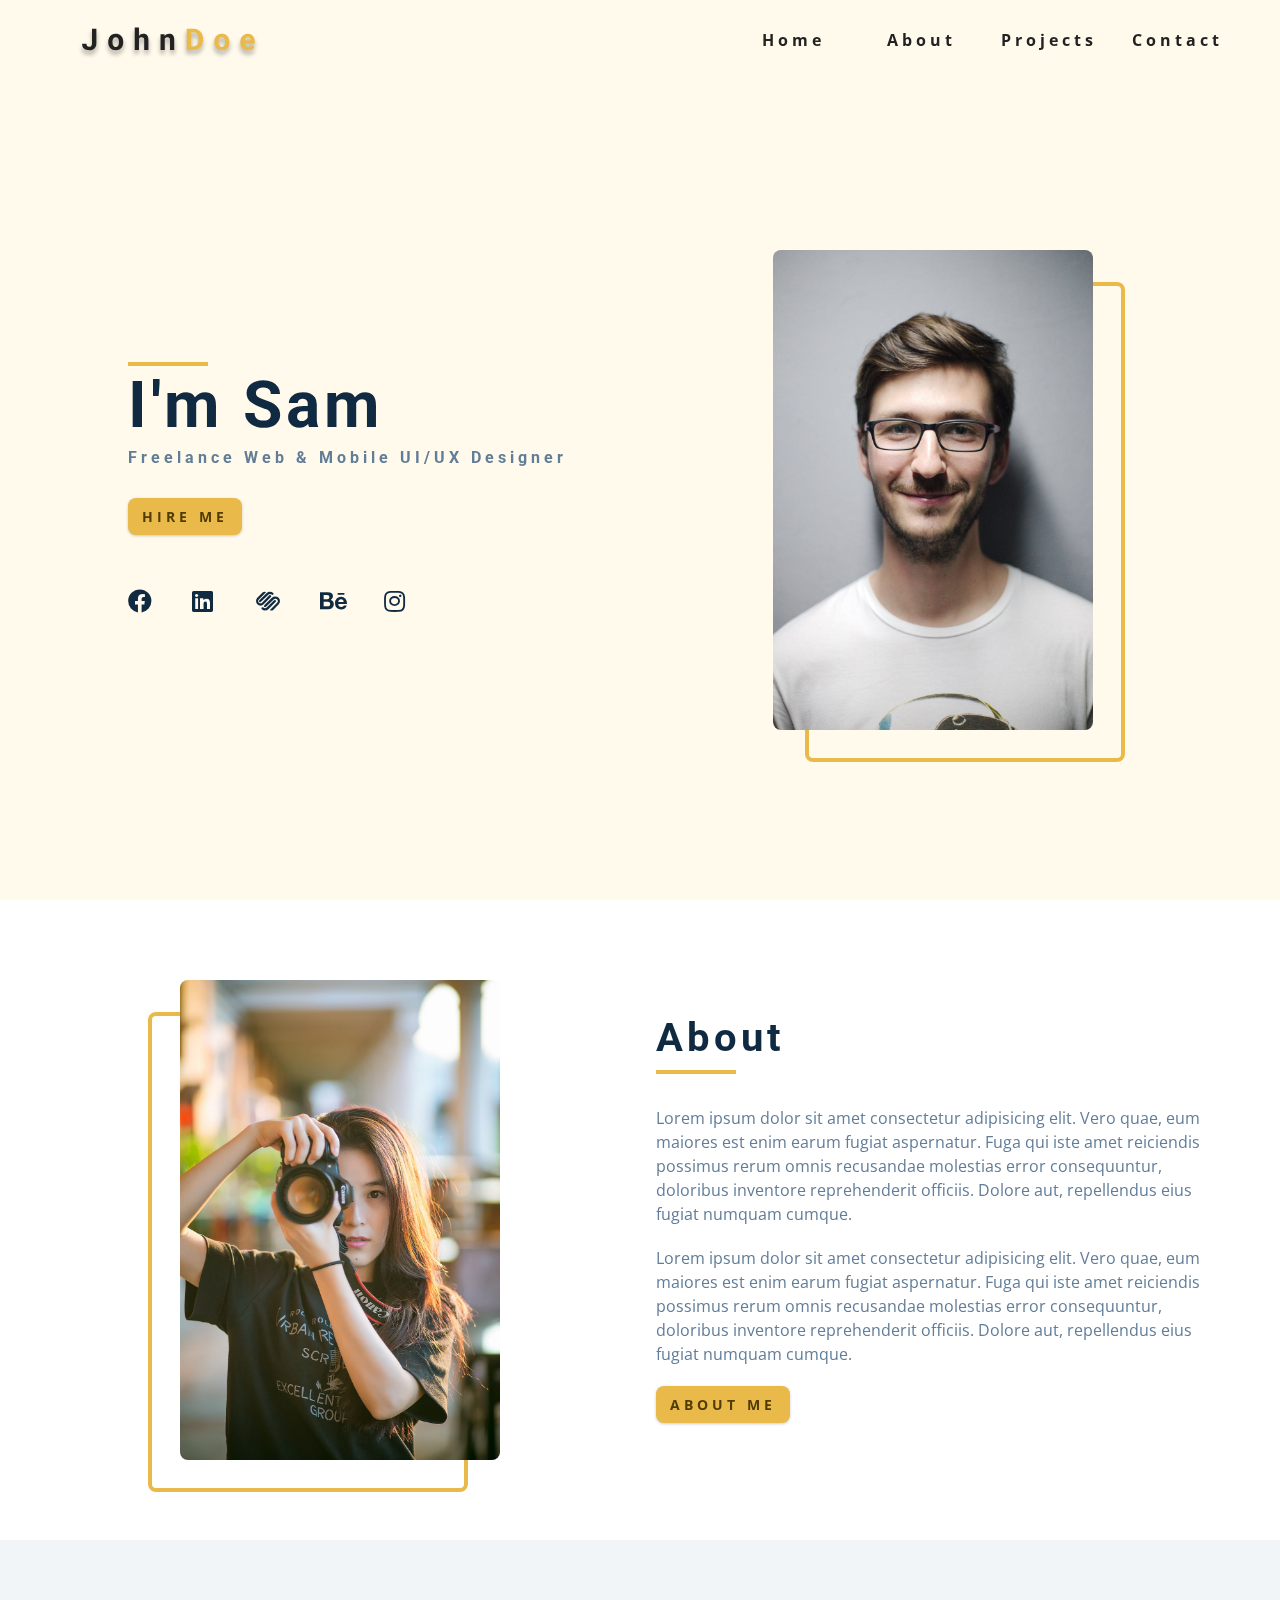
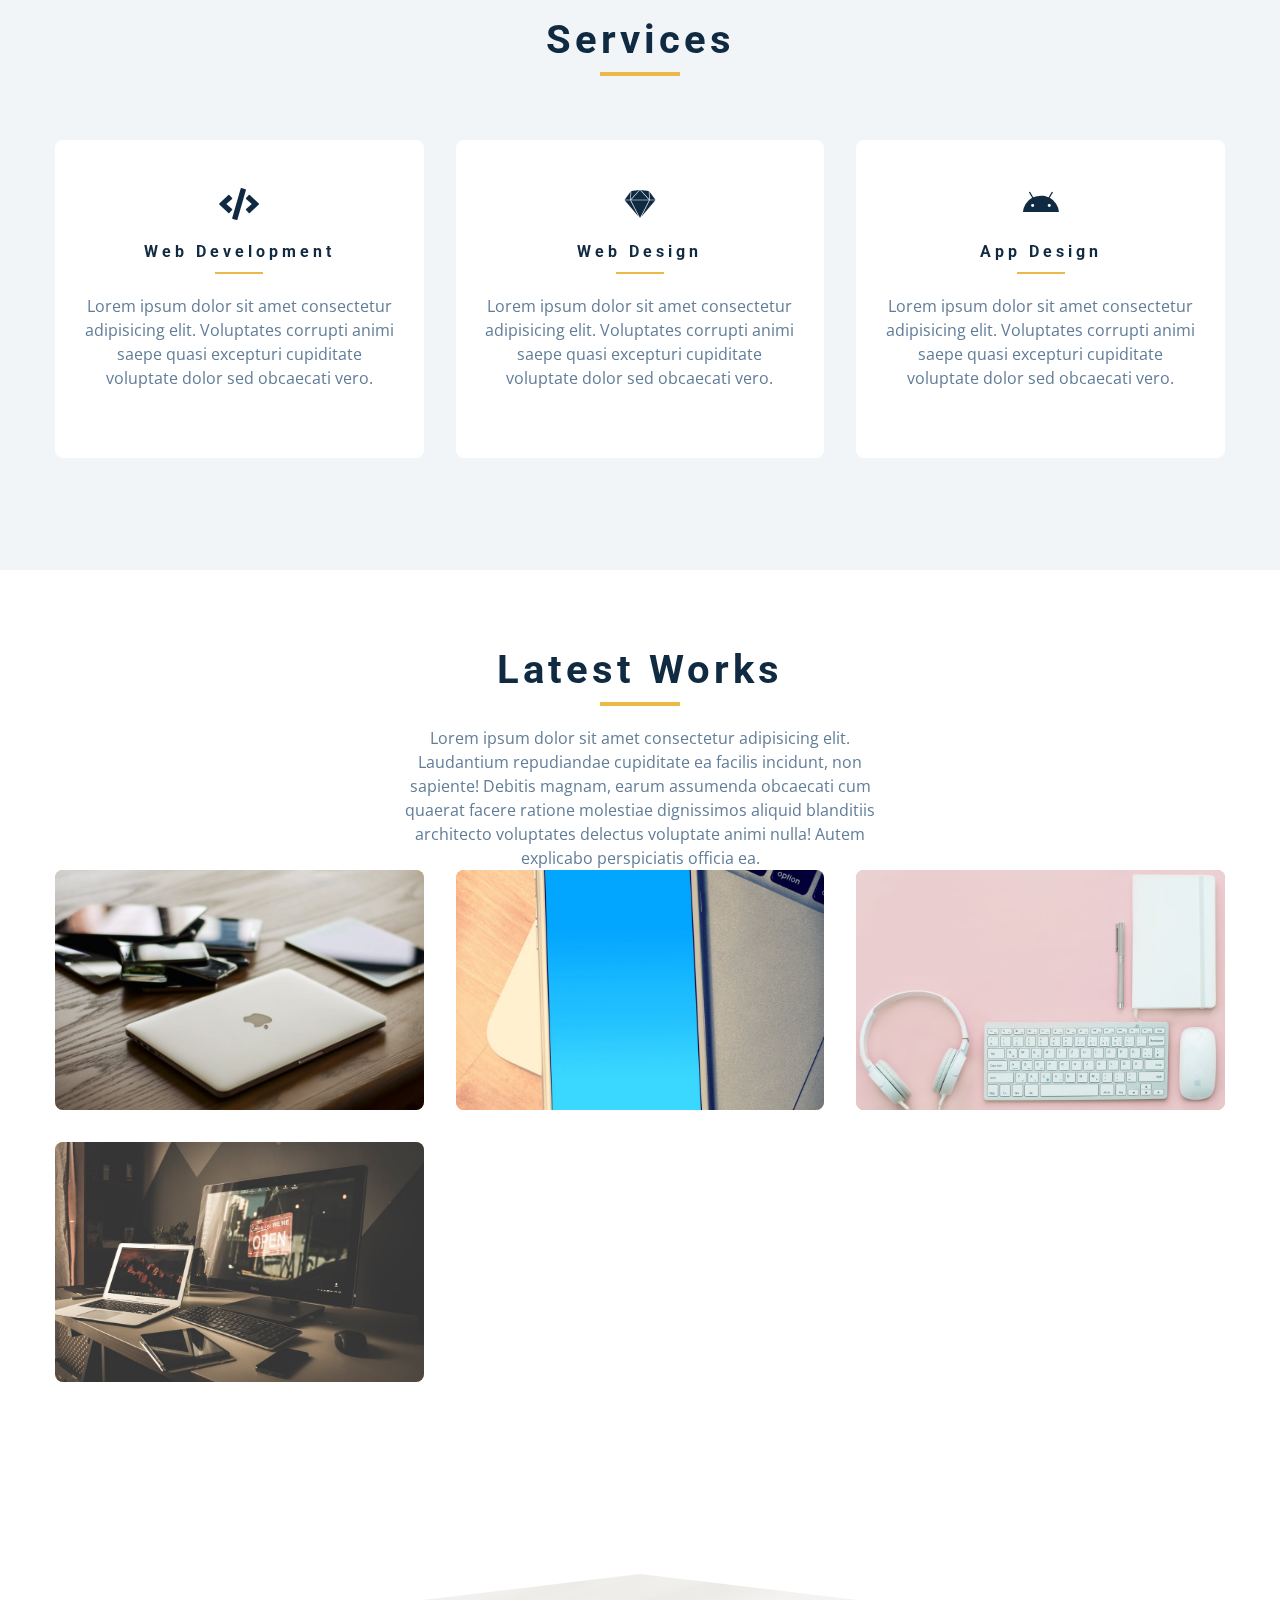
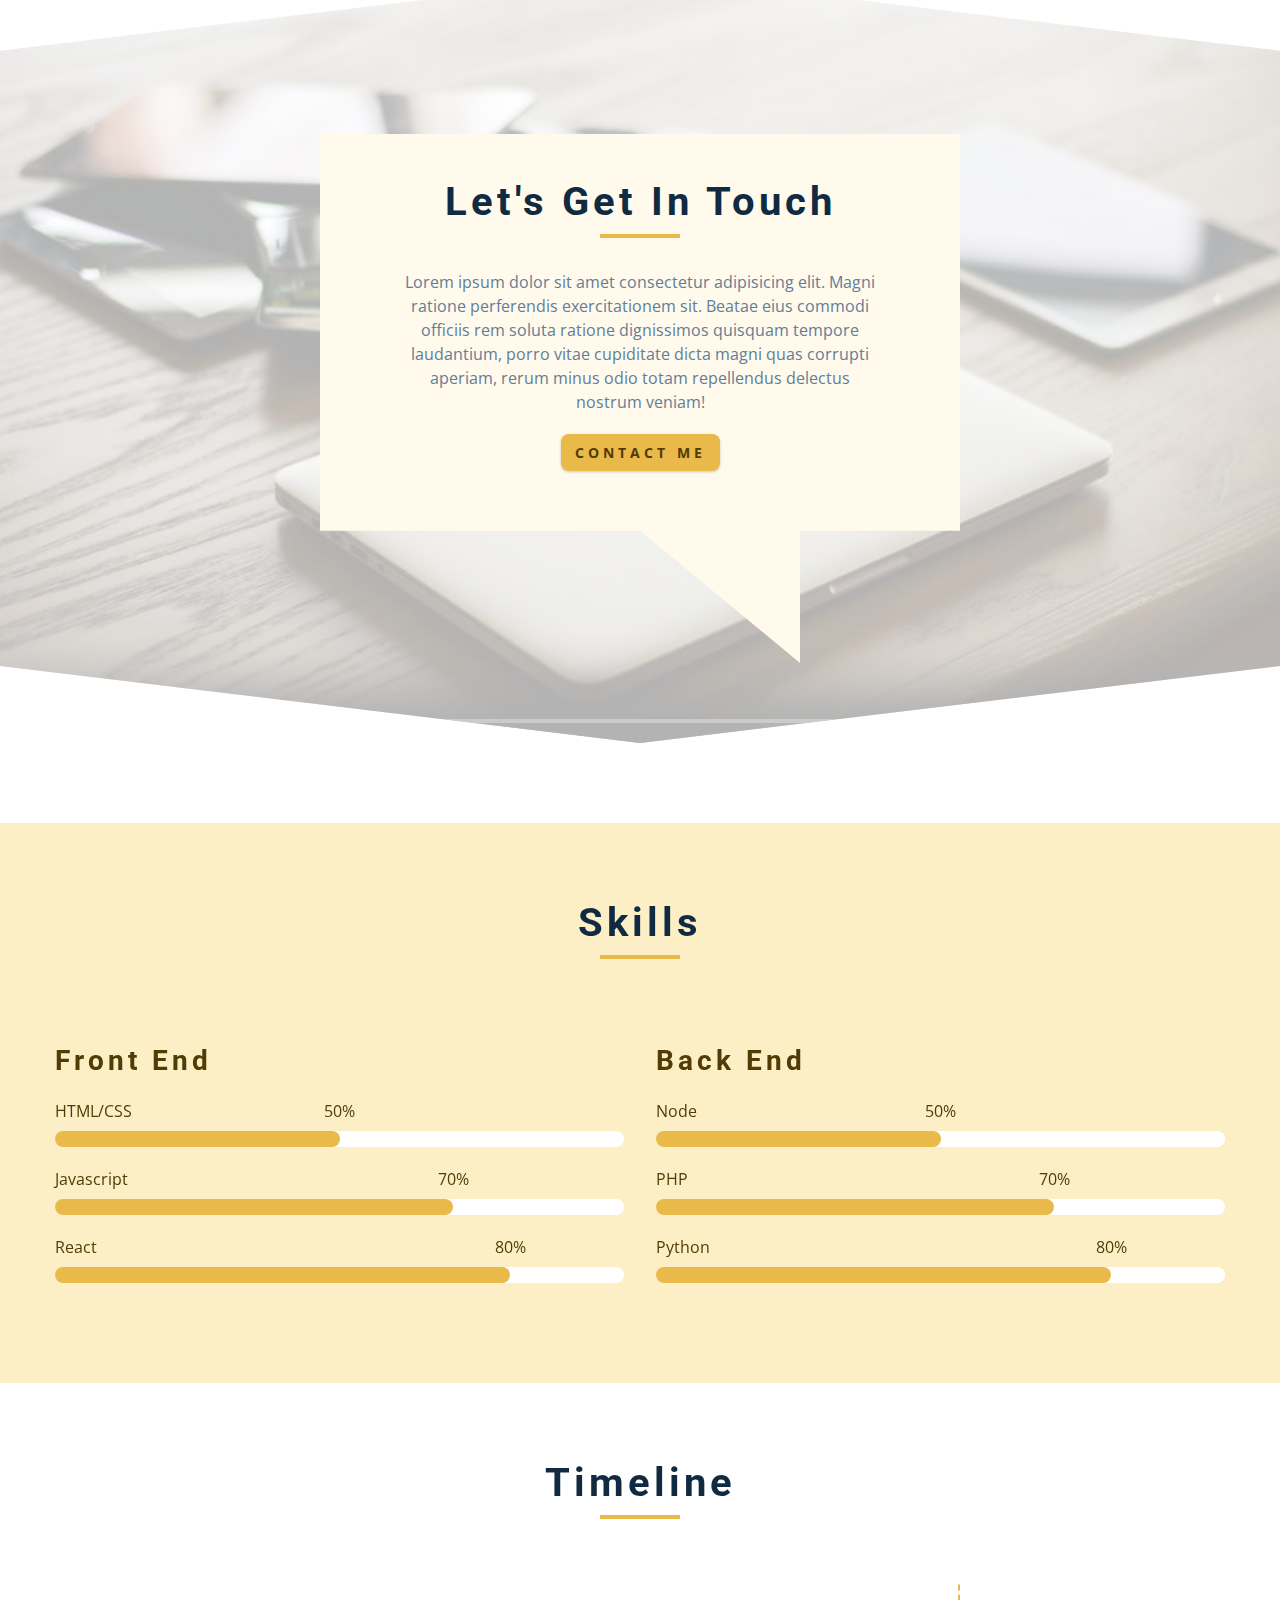
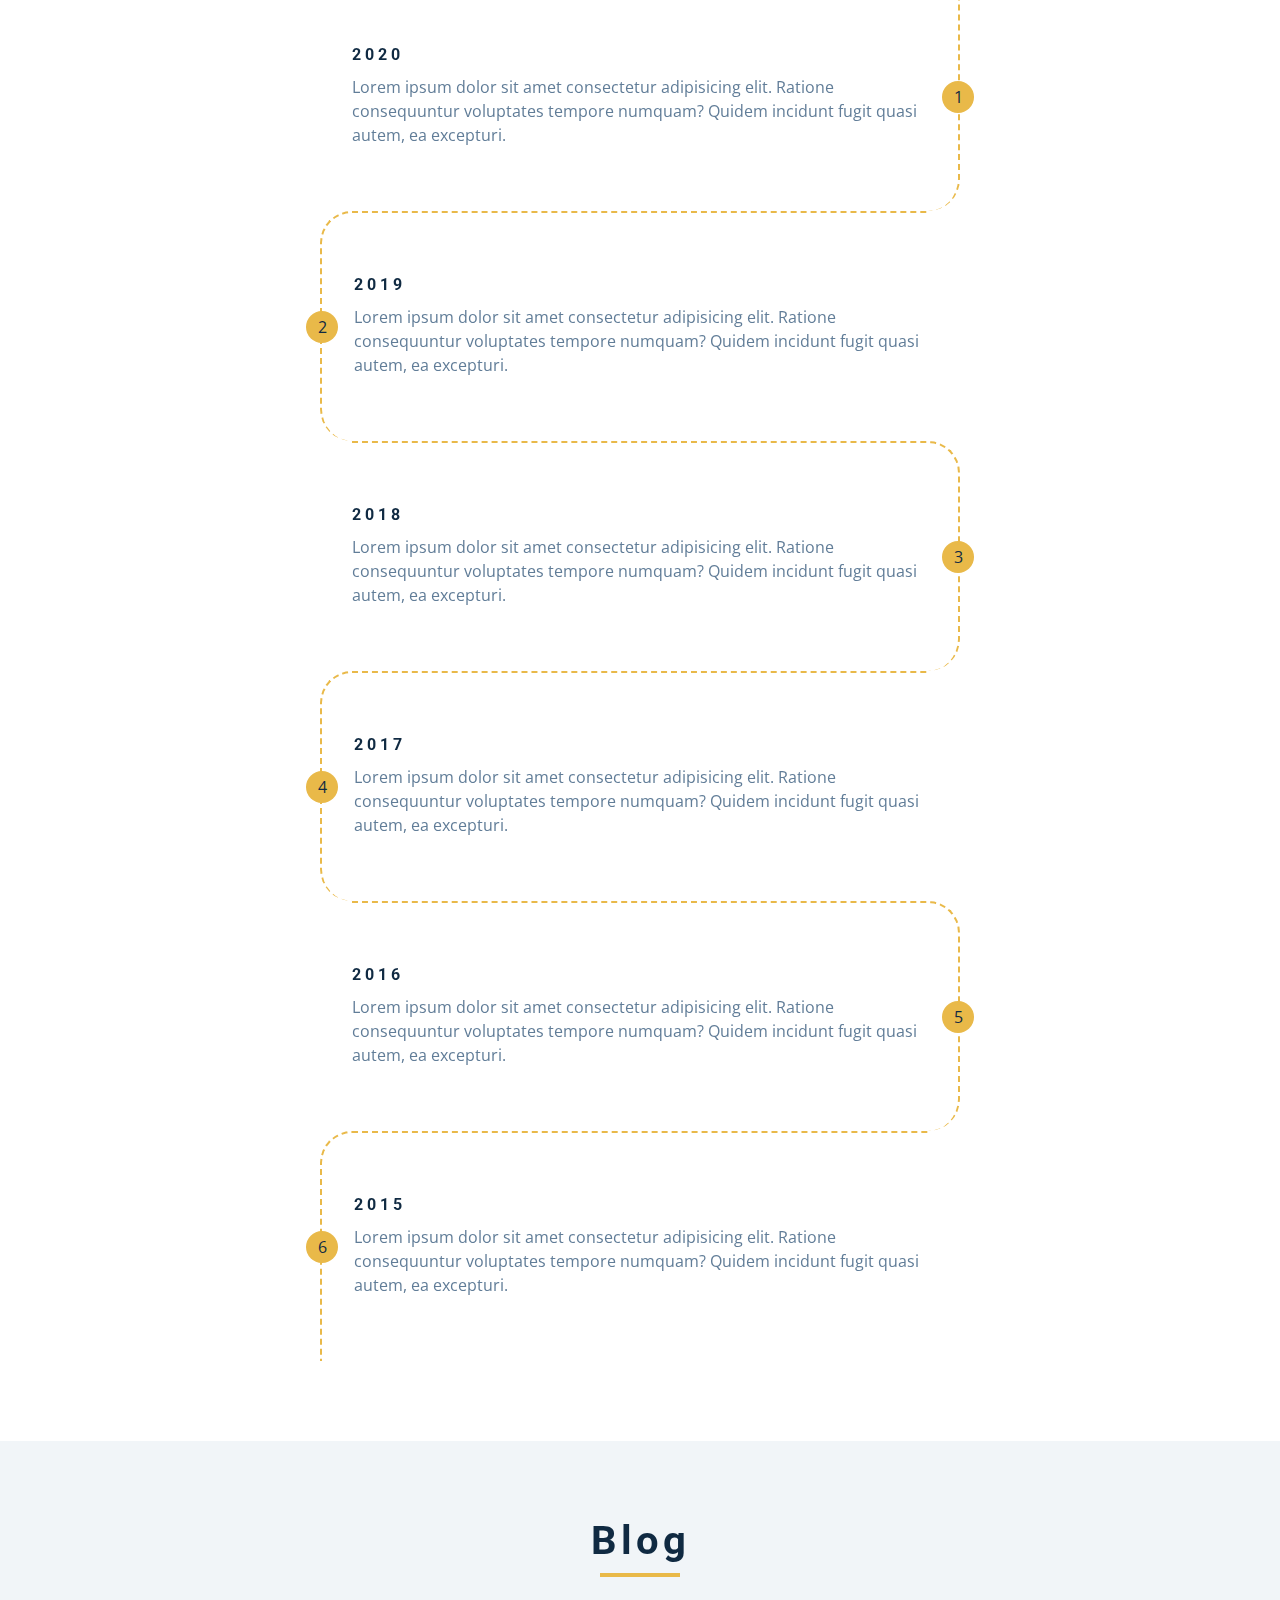
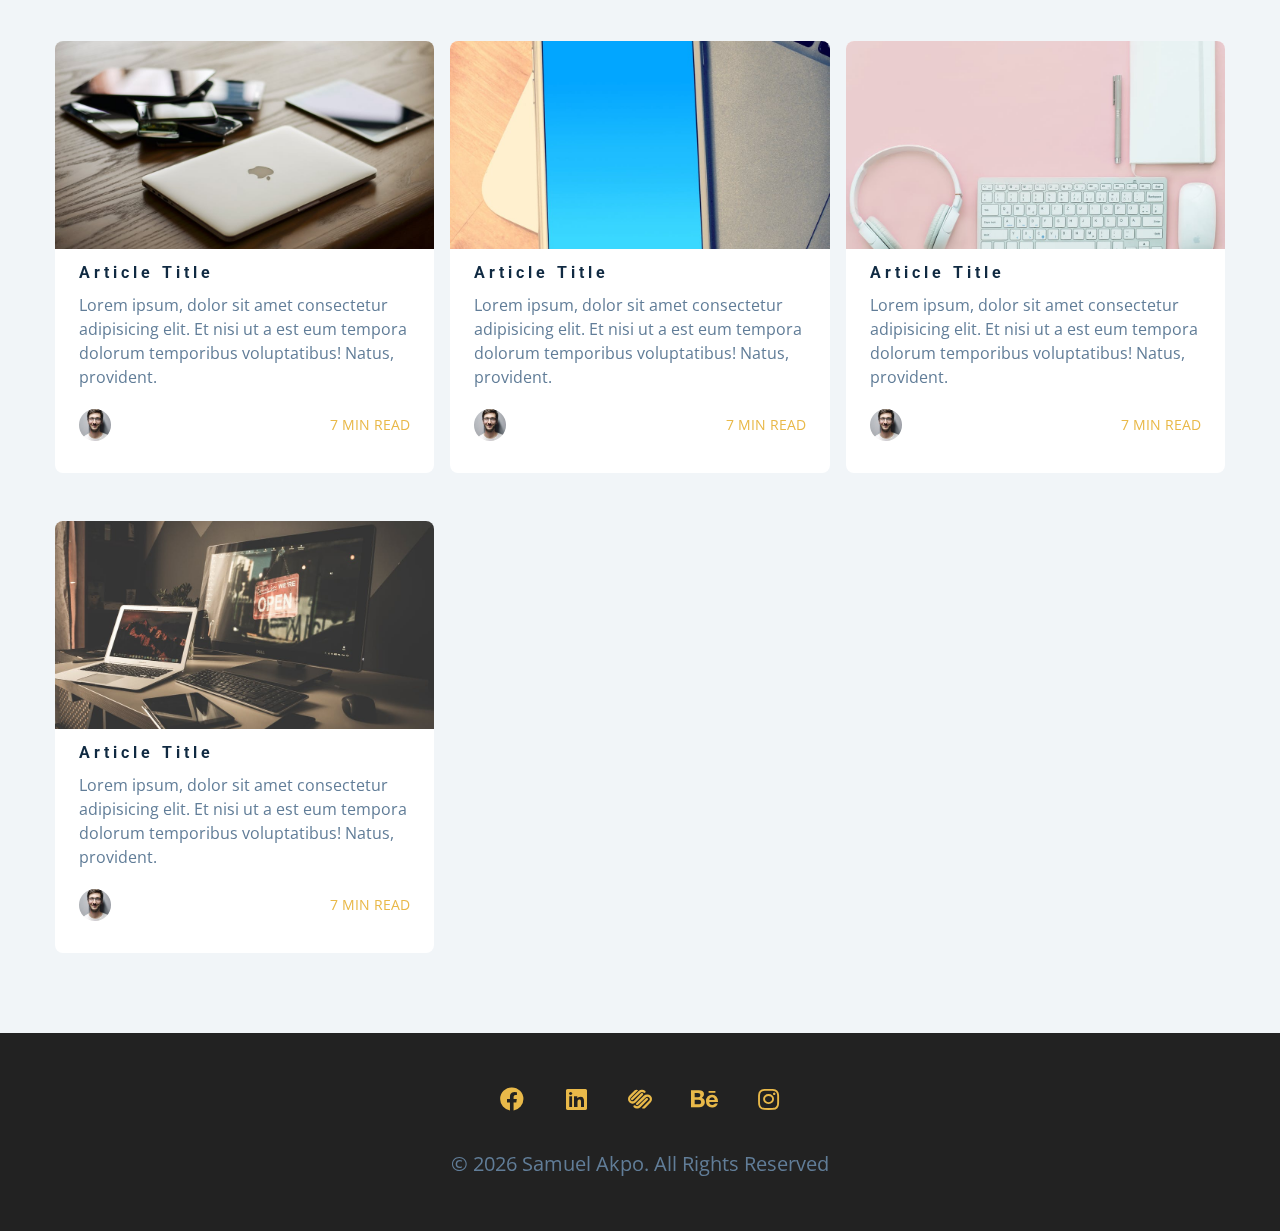
==== index.html @ eb53cc7c "initial commit" ====
<!DOCTYPE html>
<html lang="en">
  <head>
    <meta charset="UTF-8" />
    <meta name="viewport" content="width=device-width, initial-scale=1.0" />
    <title>Samuel Akpo || Home</title>
    <!-- font-awesome -->
    <link
      rel="stylesheet"
      href="./fontawesome-free-5.12.1-web/css/all.min.css"
    />
    <!-- css -->
    <link rel="stylesheet" href="./css/styles.css" />
  </head>
  <body>
    <!-- navbar -->
    <nav class="nav" id="nav">
      <div class="nav-center">
        <div class="nav-header">
          <a href="index.html" class="logo-link">
            <img
              src="./images/logo.svg"
              alt="ModSam Technology"
              class="nav-logo"
            />
          </a>
          <button class="nav-btn" id="nav-btn">
            <i class="fas fa-bars"></i>
          </button>
        </div>
        <ul class="nav-links">
          <li><a href="index.html" class="nav-link">home</a></li>
          <li><a href="about.html" class="nav-link">about</a></li>
          <li><a href="projects.html" class="nav-link">projects</a></li>
          <li><a href="contact.html" class="nav-link">contact</a></li>
        </ul>
      </div>
    </nav>
    <!-- end of navbar -->
    <!-- sidebar -->
    <aside class="sidebar" id="sidebar">
      <div>
        <button class="close-btn" id="close-btn">
          <i class="fas fa-times"></i>
        </button>
        <ul class="sidebar-links">
          <li><a href="index.html" class="sidebar-link">home</a></li>
          <li><a href="about.html" class="sidebar-link">about</a></li>
          <li><a href="projects.html" class="sidebar-link">projects</a></li>
          <li><a href="contact.html" class="sidebar-link">contact</a></li>
        </ul>
        <ul class="social-icons">
          <li>
            <a href="https://www.facebook.com/" class="social-icon"
              ><i class="fab fa-facebook"></i
            ></a>
          </li>
          <li>
            <a href="https://www.linkedin.com/" class="social-icon"
              ><i class="fab fa-linkedin"></i
            ></a>
          </li>
          <li>
            <a href="https://www.squarespace.com/" class="social-icon"
              ><i class="fab fa-squarespace"></i
            ></a>
          </li>
          <li>
            <a href="https://www.behance.com/" class="social-icon"
              ><i class="fab fa-behance"></i
            ></a>
          </li>
          <li>
            <a href="https://www.instagram.com/" class="social-icon"
              ><i class="fab fa-instagram"></i
            ></a>
          </li>
        </ul>
      </div>
    </aside>
    <!-- end of sidebar -->
    <!-- header -->
    <header class="hero">
      <div class="section-center hero-center">
        <article class="banner-info">
          <div class="underline"></div>
          <h1>i'm sam</h1>
          <h4>freelance web & mobile UI/UX designer</h4>
          <a href="contact.html" class="btn">hire me</a>
          <ul class="social-icons banner-social-icons">
            <li>
              <a href="https://www.facebook.com/" class="social-icon"
                ><i class="fab fa-facebook"></i
              ></a>
            </li>
            <li>
              <a href="https://www.linkedin.com/" class="social-icon"
                ><i class="fab fa-linkedin"></i
              ></a>
            </li>
            <li>
              <a href="https://www.squarespace.com/" class="social-icon"
                ><i class="fab fa-squarespace"></i
              ></a>
            </li>
            <li>
              <a href="https://www.behance.com/" class="social-icon"
                ><i class="fab fa-behance"></i
              ></a>
            </li>
            <li>
              <a href="https://www.instagram.com/" class="social-icon"
                ><i class="fab fa-instagram"></i
              ></a>
            </li>
          </ul>
        </article>
        <article class="img-container banner-img-container">
          <img
            src="./images/hero-img.jpeg"
            alt="Samuel Akpo"
            class="photo-img"
          />
        </article>
      </div>
    </header>
    <!-- end of header -->
    <!-- about -->
    <section class="section about-section">
      <div class="section-center about-center">
        <article class="img-container about-img-container">
          <img
            src="./images/about-img.jpeg"
            class="photo-img"
            alt="modsam about image"
          />
        </article>
        <article class="about-info">
          <!-- section-title -->
          <div class="section-title about-title">
            <h2>about</h2>
            <div class="underline"></div>
          </div>
          <!-- end of section-title -->
          <p>
            Lorem ipsum dolor sit amet consectetur adipisicing elit. Vero quae,
            eum maiores est enim earum fugiat aspernatur. Fuga qui iste amet
            reiciendis possimus rerum omnis recusandae molestias error
            consequuntur, doloribus inventore reprehenderit officiis. Dolore
            aut, repellendus eius fugiat numquam cumque.
          </p>
          <p>
            Lorem ipsum dolor sit amet consectetur adipisicing elit. Vero quae,
            eum maiores est enim earum fugiat aspernatur. Fuga qui iste amet
            reiciendis possimus rerum omnis recusandae molestias error
            consequuntur, doloribus inventore reprehenderit officiis. Dolore
            aut, repellendus eius fugiat numquam cumque.
          </p>
          <a href="about.html" class="btn">about me</a>
        </article>
      </div>
    </section>
    <!-- end of about -->
    <!-- services -->
    <section class="section grey-bg">
      <!-- section-title -->
      <div class="section-title">
        <h2>services</h2>
        <div class="underline"></div>
      </div>
      <!-- end of section-title -->
      <div class="section-center services-center">
        <article class="service-card">
          <i class="fas fa-code service-icon"></i>
          <div class="section-title service-title">
            <h4>web development</h4>
            <div class="underline"></div>
          </div>
          <p>
            Lorem ipsum dolor sit amet consectetur adipisicing elit. Voluptates
            corrupti animi saepe quasi excepturi cupiditate voluptate dolor sed
            obcaecati vero.
          </p>
        </article>
        <article class="service-card">
          <i class="fab fa-sketch service-icon"></i>
          <div class="section-title service-title">
            <h4>web design</h4>
            <div class="underline"></div>
          </div>
          <p>
            Lorem ipsum dolor sit amet consectetur adipisicing elit. Voluptates
            corrupti animi saepe quasi excepturi cupiditate voluptate dolor sed
            obcaecati vero.
          </p>
        </article>
        <article class="service-card">
          <i class="fab fa-android service-icon"></i>
          <div class="section-title service-title">
            <h4>app design</h4>
            <div class="underline"></div>
          </div>
          <p>
            Lorem ipsum dolor sit amet consectetur adipisicing elit. Voluptates
            corrupti animi saepe quasi excepturi cupiditate voluptate dolor sed
            obcaecati vero.
          </p>
        </article>
      </div>
    </section>
    <!-- end of services -->
    <!-- projects -->
    <section class="section projects-section">
      <!-- section-title -->
      <div class="section-title project-title">
        <h2>latest works</h2>
        <div class="underline"></div>
        <p>
          Lorem ipsum dolor sit amet consectetur adipisicing elit. Laudantium
          repudiandae cupiditate ea facilis incidunt, non sapiente! Debitis
          magnam, earum assumenda obcaecati cum quaerat facere ratione molestiae
          dignissimos aliquid blanditiis architecto voluptates delectus
          voluptate animi nulla! Autem explicabo perspiciatis officia ea.
        </p>
      </div>
      <!-- end of section-title -->
      <div class="section-center projects-center">
        <article class="project">
          <img
            src="./images/project-1.jpeg"
            alt="project name"
            class="project-img"
          />
          <div class="project-info">
            <h4>project title</h4>
            <p>client name</p>
          </div>
        </article>
        <article class="project">
          <img
            src="./images/project-2.jpeg"
            alt="project name"
            class="project-img"
          />
          <div class="project-info">
            <h4>project title</h4>
            <p>client name</p>
          </div>
        </article>
        <article class="project">
          <img
            src="./images/project-3.jpeg"
            alt="project name"
            class="project-img"
          />
          <div class="project-info">
            <h4>project title</h4>
            <p>client name</p>
          </div>
        </article>
        <article class="project">
          <img
            src="./images/project-4.jpeg"
            alt="project name"
            class="project-img"
          />
          <div class="project-info">
            <h4>project title</h4>
            <p>client name</p>
          </div>
        </article>
      </div>
    </section>
    <!-- end of projects -->
    <!-- connect -->
    <section class="connect">
      <video
        class="video-container"
        loop
        autoplay
        muted
        controls
        poster="/images/project-1.jpeg"
      >
        <source src="videos/connect2.mp4" type="video/mp4" />
        Sorry, your browser does not support embeded videos
      </video>
      <div class="video-banner">
        <!-- section-title -->
        <div class="section-title video-title">
          <h2>let's get in touch</h2>
          <div class="underline"></div>
        </div>
        <!-- end of section-title -->
        <p>
          Lorem ipsum dolor sit amet consectetur adipisicing elit. Magni ratione
          perferendis exercitationem sit. Beatae eius commodi officiis rem
          soluta ratione dignissimos quisquam tempore laudantium, porro vitae
          cupiditate dicta magni quas corrupti aperiam, rerum minus odio totam
          repellendus delectus nostrum veniam!
        </p>
        <a href="contact.html" class="btn">contact me</a>
      </div>
    </section>
    <!-- end of connect -->
    <!-- skills -->
    <section class="section skills-section">
      <!-- section-title -->
      <div class="section-title skills-title">
        <h2>skills</h2>
        <div class="underline"></div>
      </div>
      <!-- end of section-title -->
      <div class="section-center skills-center">
        <article class="skill">
          <h3>front end</h3>
          <div class="skill-info">
            <p>HTML/CSS</p>
            <div class="skill-container">
              <div class="skill-value"></div>
              <p class="skill-text">50%</p>
            </div>
          </div>
          <div class="skill-info">
            <p>javascript</p>
            <div class="skill-container">
              <div class="skill-value skill-value-70"></div>
              <p class="skill-text skill-text-70">70%</p>
            </div>
          </div>
          <div class="skill-info">
            <p>react</p>
            <div class="skill-container">
              <div class="skill-value skill-value-80"></div>
              <p class="skill-text skill-text-80">80%</p>
            </div>
          </div>
        </article>
        <article class="skill">
          <h3>back end</h3>
          <div class="skill-info">
            <p>node</p>
            <div class="skill-container">
              <div class="skill-value"></div>
              <p class="skill-text">50%</p>
            </div>
          </div>
          <div class="skill-info">
            <p>PHP</p>
            <div class="skill-container">
              <div class="skill-value skill-value-70"></div>
              <p class="skill-text skill-text-70">70%</p>
            </div>
          </div>
          <div class="skill-info">
            <p>python</p>
            <div class="skill-container">
              <div class="skill-value skill-value-80"></div>
              <p class="skill-text skill-text-80">80%</p>
            </div>
          </div>
        </article>
      </div>
    </section>
    <!-- end of skills -->
    <!-- timeline -->
    <section class="section timeline-section">
      <!-- section-title -->
      <div class="section-title skills-title">
        <h2>timeline</h2>
        <div class="underline"></div>
      </div>
      <!-- end of section-title -->
      <div class="section-center timeline-center">
        <article class="timeline-item">
          <h4>2020</h4>
          <p>
            Lorem ipsum dolor sit amet consectetur adipisicing elit. Ratione
            consequuntur voluptates tempore numquam? Quidem incidunt fugit quasi
            autem, ea excepturi.
          </p>
          <span class="timeline-number">1</span>
        </article>
        <article class="timeline-item">
          <h4>2019</h4>
          <p>
            Lorem ipsum dolor sit amet consectetur adipisicing elit. Ratione
            consequuntur voluptates tempore numquam? Quidem incidunt fugit quasi
            autem, ea excepturi.
          </p>
          <span class="timeline-number">2</span>
        </article>
        <article class="timeline-item">
          <h4>2018</h4>
          <p>
            Lorem ipsum dolor sit amet consectetur adipisicing elit. Ratione
            consequuntur voluptates tempore numquam? Quidem incidunt fugit quasi
            autem, ea excepturi.
          </p>
          <span class="timeline-number">3</span>
        </article>
        <article class="timeline-item">
          <h4>2017</h4>
          <p>
            Lorem ipsum dolor sit amet consectetur adipisicing elit. Ratione
            consequuntur voluptates tempore numquam? Quidem incidunt fugit quasi
            autem, ea excepturi.
          </p>
          <span class="timeline-number">4</span>
        </article>
        <article class="timeline-item">
          <h4>2016</h4>
          <p>
            Lorem ipsum dolor sit amet consectetur adipisicing elit. Ratione
            consequuntur voluptates tempore numquam? Quidem incidunt fugit quasi
            autem, ea excepturi.
          </p>
          <span class="timeline-number">5</span>
        </article>
        <article class="timeline-item">
          <h4>2015</h4>
          <p>
            Lorem ipsum dolor sit amet consectetur adipisicing elit. Ratione
            consequuntur voluptates tempore numquam? Quidem incidunt fugit quasi
            autem, ea excepturi.
          </p>
          <span class="timeline-number">6</span>
        </article>
      </div>
    </section>
    <!--end of  timeline -->
    <!-- blog -->
    <section class="section grey-bg">
      <!-- section-title -->
      <div class="section-title skills-title">
        <h2>blog</h2>
        <div class="underline"></div>
      </div>
      <!-- end of section-title -->
      <div class="section-center blog-center">
        <article class="blog-card">
          <div class="card-side card-front">
            <img
              src="./images/project-1.jpeg"
              alt="blog name"
              class="card-img"
            />
            <div class="blog-card-info">
              <h4>article title</h4>
            <p>
              Lorem ipsum, dolor sit amet consectetur adipisicing elit. Et nisi
              ut a est eum tempora dolorum temporibus voluptatibus! Natus,
              provident.
            </p>
            <div class="blog-card-footer">
              <img src="/images/hero-img-small.jpeg" alt="author name">
              <p>7 min read</p>
            </div>
            </div>
          </div>
          <div class="card-side card-back">
            <a href="#" class="btn">read more</a>
          </div>
        </article>
        <article class="blog-card">
          <div class="card-side card-front">
            <img
              src="./images/project-2.jpeg"
              alt="blog name"
              class="card-img"
            />
            <div class="blog-card-info">
              <h4>article title</h4>
            <p>
              Lorem ipsum, dolor sit amet consectetur adipisicing elit. Et nisi
              ut a est eum tempora dolorum temporibus voluptatibus! Natus,
              provident.
            </p>
            <div class="blog-card-footer">
              <img src="/images/hero-img-small.jpeg" alt="author name">
              <p>7 min read</p>
            </div>
            </div>
          </div>
          <div class="card-side card-back">
            <a href="#" class="btn">read more</a>
          </div>
        </article>
        <article class="blog-card">
          <div class="card-side card-front">
            <img
              src="./images/project-3.jpeg"
              alt="blog name"
              class="card-img"
            />
            <div class="blog-card-info">
              <h4>article title</h4>
            <p>
              Lorem ipsum, dolor sit amet consectetur adipisicing elit. Et nisi
              ut a est eum tempora dolorum temporibus voluptatibus! Natus,
              provident.
            </p>
            <div class="blog-card-footer">
              <img src="/images/hero-img-small.jpeg" alt="author name">
              <p>7 min read</p>
            </div>
            </div>
          </div>
          <div class="card-side card-back">
            <a href="#" class="btn">read more</a>
          </div>
        </article>
        <article class="blog-card">
          <div class="card-side card-front">
            <img
              src="./images/project-4.jpeg"
              alt="blog name"
              class="card-img"
            />
            <div class="blog-card-info">
              <h4>article title</h4>
            <p>
              Lorem ipsum, dolor sit amet consectetur adipisicing elit. Et nisi
              ut a est eum tempora dolorum temporibus voluptatibus! Natus,
              provident.
            </p>
            <div class="blog-card-footer">
              <img src="/images/hero-img-small.jpeg" alt="author name">
              <p>7 min read</p>
            </div>
            </div>
          </div>
          <div class="card-side card-back">
            <a href="#" class="btn">read more</a>
          </div>
        </article>
      </div>
    </section>
    <!--end of  blog -->
    <!-- footer -->
    <footer class="footer-section">
      <ul class="social-icons">
            <li>
              <a href="https://www.facebook.com/" class="social-icon"
                ><i class="fab fa-facebook"></i
              ></a>
            </li>
            <li>
              <a href="https://www.linkedin.com/" class="social-icon"
                ><i class="fab fa-linkedin"></i
              ></a>
            </li>
            <li>
              <a href="https://www.squarespace.com/" class="social-icon"
                ><i class="fab fa-squarespace"></i
              ></a>
            </li>
            <li>
              <a href="https://www.behance.com/" class="social-icon"
                ><i class="fab fa-behance"></i
              ></a>
            </li>
            <li>
              <a href="https://www.instagram.com/" class="social-icon"
                ><i class="fab fa-instagram"></i
              ></a>
            </li>
          </ul>
            <p class="footer-text">&copy; <span id="date"></span> samuel akpo. all rights reserved</p>
    </footer>
    <script src="./js/app.js"></script>
  </body>
</html>
---- css/styles.css ----
/*
=============== 
Fonts
===============
*/
@import url('https://fonts.googleapis.com/css?family=Open+Sans|Roboto:400,700&display=swap');

/*
=============== 
Variables
===============
*/

:root {
  /* dark shades of primary color*/
  --clr-primary-1: hsl(43, 86%, 17%);
  --clr-primary-2: hsl(43, 77%, 27%);
  --clr-primary-3: hsl(43, 72%, 37%);
  --clr-primary-4: hsl(42, 63%, 48%);
  /* primary/main color */
  --clr-primary-5: hsl(42, 78%, 60%);
  /* lighter shades of primary color */
  --clr-primary-6: hsl(43, 89%, 70%);
  --clr-primary-7: hsl(43, 90%, 76%);
  --clr-primary-8: hsl(45, 86%, 81%);
  --clr-primary-9: hsl(45, 90%, 88%);
  --clr-primary-10: hsl(45, 100%, 96%);
  /* darkest grey - used for headings */
  --clr-grey-1: hsl(209, 61%, 16%);
  --clr-grey-2: hsl(211, 39%, 23%);
  --clr-grey-3: hsl(209, 34%, 30%);
  --clr-grey-4: hsl(209, 28%, 39%);
  /* grey used for paragraphs */
  --clr-grey-5: hsl(210, 22%, 49%);
  --clr-grey-6: hsl(209, 23%, 60%);
  --clr-grey-7: hsl(211, 27%, 70%);
  --clr-grey-8: hsl(210, 31%, 80%);
  --clr-grey-9: hsl(212, 33%, 89%);
  --clr-grey-10: hsl(210, 36%, 96%);
  --clr-white: #fff;
  --ff-primary: 'Roboto', sans-serif;
  --ff-secondary: 'Open Sans', sans-serif;
  --transition: all 0.3s linear;
  --spacing: 0.25rem;
  --radius: 0.5rem;
  --light-shadow: 0 5px 15px rgba(0, 0, 0, 0.1);
  --dark-shadow: 0 5px 15px rgba(0, 0, 0, 0.2);
  --max-width: 1170px;
}
/*
=============== 
Global Styles
===============
*/

*,
::after,
::before {
  margin: 0;
  padding: 0;
  box-sizing: border-box;
}
body {
  font-family: var(--ff-secondary);
  background: var(--clr-white);
  color: var(--clr-grey-1);
  line-height: 1.5;
  font-size: 0.875rem;
}
ul {
  list-style-type: none;
}
a {
  text-decoration: none;
}
img:not(.nav-logo) {
  width: 100%;
  display: block;
}

h1,
h2,
h3,
h4 {
  letter-spacing: var(--spacing);
  text-transform: capitalize;
  line-height: 1.25;
  margin-bottom: 0.75rem;
  font-family: var(--ff-primary);
}
h1 {
  font-size: 3rem;
}
h2 {
  font-size: 2rem;
}
h3 {
  font-size: 1.25rem;
}
h4 {
  font-size: 0.875rem;
}
p {
  margin-bottom: 1.25rem;
  color: var(--clr-grey-5);
}
@media screen and (min-width: 800px) {
  h1 {
    font-size: 4rem;
  }
  h2 {
    font-size: 2.5rem;
  }
  h3 {
    font-size: 1.75rem;
  }
  h4 {
    font-size: 1rem;
  }
  body {
    font-size: 1rem;
  }
  h1,
  h2,
  h3,
  h4 {
    line-height: 1;
  }
}
/*  global classes */

.btn {
  text-transform: uppercase;
  background: var(--clr-primary-5);
  color: var(--clr-primary-1);
  padding: 0.375rem 0.75rem;
  letter-spacing: var(--spacing);
  display: inline-block;
  font-weight: 700;
  -webkit-transition: var(--transition);
  transition: var(--transition);
  font-size: 0.875rem;
  border: 2px solid transparent;
  cursor: pointer;
  box-shadow: 0 1px 3px rgba(0, 0, 0, 0.2);
  border-radius: var(--radius);
}
.btn:hover {
  color: var(--clr-primary-1);
  background: var(--clr-primary-7);
}
/* section */
.section {
  padding: 5rem 0;
}

.section-center {
  width: 90vw;
  margin: 0 auto;
  max-width: 1170px;
}
@media screen and (min-width: 992px) {
  .section-center {
    width: 95vw;
  }
}
/* social icons */
.social-icons {
  width: 20rem;
  display: grid;
  grid-template-columns: repeat(5, 1fr);
  justify-items: center;
  margin-top: 3rem;
}
.social-icon {
  font-size: 1.5rem;
  color: var(--clr-grey-1);
  transition: var(--transition);
}
.social-icon:hover {
  color: var(--clr-primary-5);
}
/* general underlines */
.underline {
  width: 5rem;
  height: 0.25rem;
  background: var(--clr-primary-5);
  margin-bottom: 0.5rem;
  text-align: center;
}
/* general images */

.photo-img {
  position: relative;
  width: 100%;
  height: 100%;
  object-fit: cover;
  border-radius: var(--radius);
}
.img-container {
  position: relative;
  display: block;
  height: 30rem;
  width: 20rem;
  border-radius: var(--radius);
}
@media screen and (min-width: 992px) {
  .img-container::before {
    content: '';
    position: absolute;
    top: 2rem;
    left: 0;
    width: 100%;
    height: 100%;
    border: 0.25rem solid var(--clr-primary-5);
    border-radius: var(--radius);
  }
}
/* section-title */
.section-title {
  margin-bottom: 4rem;
  text-align: center;
}
.section-title .underline {
  margin-left: auto;
  margin-right: auto;
  margin-bottom: 1.25rem;
}
/* grey section background */
.grey-bg {
  background: var(--clr-grey-10);
}
/*
=============== 
Navbar
===============
*/
.nav {
  padding: 1rem;
  height: 5rem;
  display: grid;
  align-items: center;
}
.nav-header {
  display: grid;
  grid-template-columns: auto 1fr;
  align-items: center;
}
.nav-center {
  width: 100%;
  max-width: 1170px;
  margin: 0 auto;
}
.nav-btn {
  justify-self: end;
  font-size: 2rem;
  background: transparent;
  border-color: transparent;
  color: var(--clr-primary-5);
  cursor: pointer;
}
.nav-links {
  display: none;
}
.logo-link {
  height: 2.5rem;
  place-content: center;
}
.navbar-fixed {
  position: fixed;
  width: 100%;
  background: var(--clr-white);
  box-shadow: var(--light-shadow);
  z-index: 2;
}
@media screen and (min-width: 768px) {
  .nav {
    background: var(--clr-primary-10);
  }
  .navbar-fixed {
    background: var(--clr-white);
  }
  .nav-btn {
    display: none;
  }
  .nav-center {
    display: grid;
    grid-template-columns: auto 1fr;
    align-items: center;
  }
  .nav-links {
    display: grid;
    grid-template-columns: repeat(4, 1fr);
    justify-items: center;
    justify-self: end;
    column-gap: 2rem;
  }
  .nav-link {
    text-transform: capitalize;
    letter-spacing: var(--spacing);
    font-weight: bold;
    color: #222;
    transition: var(--transition);
  }
  .nav-link:hover {
    color: var(--clr-primary-5);
  }
}
/*
=============== 
Sidebar
===============
*/
.sidebar {
  position: fixed;
  top: 0;
  left: 0;
  width: 100%;
  height: 100%;
  z-index: 4;
  background: var(--clr-grey-10);
  display: grid;
  place-items: center;
  transition: var(--transition);
  transform: translateX(-100%);
}
.show-sidebar {
  transform: translate(0);
}
.close-btn {
  position: absolute;
  top: 1rem;
  right: 1rem;
  border: none;
  background: transparent;
  font-size: 3rem;
  color: #bb2525;
  transition: var(--transition);
  cursor: pointer;
}
.close-btn:hover {
  color: #e66b6b;
}
.sidebar-links {
  text-align: center;
}
.sidebar-link {
  margin-bottom: 1.5rem;
  font-size: 2rem;
  text-transform: capitalize;
  letter-spacing: var(--spacing);
  color: var(--clr-grey-5);
  display: inline-block;
}

/*
=============== 
Hero
===============
*/
.hero {
  background: var(--clr-primary-10);
}
.hero-center {
  height: calc(100vh - 5rem);
  display: grid;
  place-items: center;
}
.banner-info .underline {
  margin-left: 0;
}
.banner-info a {
  margin-top: 1.25rem;
}
.banner-info h4 {
  color: var(--clr-grey-5);
}
.banner-img-container {
  display: none;
}
.banner-social-icons {
  justify-items: start;
}
@media screen and (min-width: 992px) {
  .hero-center {
    grid-template-columns: repeat(2, 1fr);
    align-items: center;
  }
  .banner-img-container {
    display: block;
  }
  .banner-img-container::before {
    left: 2rem;
  }
}
/*
=============== 
About
===============
*/
.about-center {
  display: grid;
  grid-template-rows: auto 1fr;
  gap: 3rem 2rem;
}
.about-img-container {
  justify-self: center;
}
.about-title {
  text-align: left;
  margin-bottom: 2rem;
}
.about-info .underline {
  margin-left: 0;
}
@media screen and (min-width: 992px) {
  .about-center {
    grid-template-columns: repeat(2, 1fr);
    align-items: center;
    row-gap: 0;
  }
  .about-img-container::before {
    left: -2rem;
  }
}
/*
=============== 
Services
===============
*/
.service-card {
  background: var(--clr-white);
  text-align: center;
  padding: 3rem 1.5rem;
  margin-bottom: 2rem;
  border-radius: var(--radius);
  transition: var(--transition);
}
.service-title .underline {
  width: 3rem;
  height: 0.12rem;
  margin-bottom: 1.25rem;
  transition: var(--transition);
}
.service-title {
  margin-bottom: 0;
}
.service-icon {
  font-size: 2rem;
  margin-bottom: 1.5rem;
}
.service-card:hover .underline {
  background: var(--clr-white);
}

.service-card:hover {
  background: var(--clr-primary-5);
  color: var(--clr-white);
}
.service-card p {
  transition: var(--transition);
}
.service-card:hover p {
  color: var(--clr-white);
}
@media screen and (min-width: 676px) {
  .services-center {
    display: grid;
    grid-template-columns: repeat(2, 1fr);
    column-gap: 2rem;
  }
}
@media screen and (min-width: 992px) {
  .services-center {
    grid-template-columns: repeat(3, 1fr);
  }
}
/*
=============== 
Projects
===============
*/
.project-title p {
  width: 85vw;
  max-width: 30rem;
  margin: 0 auto;
}
.project-title .underline {
  margin-bottom: 1.25rem;
}
.project {
  height: 15rem;
  margin-bottom: 2rem;
  background: var(--clr-primary-5);
  border-radius: var(--radius);
  position: relative;
  cursor: pointer;
}
.project::after {
  content: '';
  position: absolute;
  top: 0;
  left: 0;
  width: 100%;
  height: 100%;
  border: 0.25rem solid var(--clr-white);
  border-radius: var(--radius);
  transition: var(--transition);
  opacity: 0;
}
.project:hover::after {
  opacity: 1;
  transform: scale(0.8);
}
.project-img {
  height: 100%;
  object-fit: cover;
  border-radius: var(--radius);
  transition: var(--transition);
}
.project:hover .project-img {
  opacity: 0.1;
}
.project-info {
  position: absolute;
  top: 50%;
  left: 50%;
  transform: translate(-50%, -50%);
  text-align: center;
  color: var(--clr-white);
  transition: var(--transition);
  opacity: 0;
}
.project-info p {
  color: var(--clr-white);
  text-transform: capitalize;
  transition: var(--transition);
}
.project:hover .project-info {
  opacity: 1;
}
@media screen and (min-width: 676px) {
  .projects-center {
    display: grid;
    grid-template-columns: repeat(2, 1fr);
    column-gap: 2rem;
  }
}
@media screen and (min-width: 992px) {
  .projects-center {
    grid-template-columns: repeat(3, 1fr);
  }
}
/*
=============== 
Connect
===============
*/
.connect {
  margin: 5rem 0;
  padding: 10rem 0 5rem 0;
  position: relative;
}
.video-container {
  position: absolute;
  top: 0;
  left: 0;
  width: 100%;
  height: 100%;
  object-fit: cover;
  z-index: -2;

  -webkit-clip-path: polygon(
    50% 0%,
    100% 10%,
    100% 90%,
    50% 100%,
    0 90%,
    0 10%
  );
  clip-path: polygon(50% 0%, 100% 10%, 100% 90%, 50% 100%, 0 90%, 0 10%);
}
.video-title {
  margin-bottom: 2rem;
}
/* overlay over video */
.connect::after {
  content: '';
  position: absolute;
  top: 0;
  left: 0;
  width: 100%;
  height: 100%;
  background: var(--clr-white);
  opacity: 0.7;
  z-index: -1;
}
.connect {
  display: grid;
  place-items: center;
}
.video-banner {
  padding: 3rem 5rem 12rem 5rem;
  width: 40rem;
  background: var(--clr-primary-10);
  text-align: center;
  -webkit-clip-path: polygon(
    0% 0%,
    100% 0%,
    100% 75%,
    75% 75%,
    75% 100%,
    50% 75%,
    0% 75%
  );
  clip-path: polygon(
    0% 0%,
    100% 0%,
    100% 75%,
    75% 75%,
    75% 100%,
    50% 75%,
    0% 75%
  );
}
/*
=============== 
Skills
===============
*/
.skills-section {
  background: var(--clr-primary-9);
}
.skill {
  margin-bottom: 1.25rem;
}
.skill h3 {
  color: var(--clr-primary-1);
  margin: 1.5rem 0;
}
.skill-container {
  height: 1rem;
  background: var(--clr-white);
  border-radius: var(--radius);
  position: relative;
}
.skill-info {
  margin-bottom: 1.25rem;
}
.skill-value {
  position: absolute;
  top: 0;
  left: 0;
  width: 50%;
  height: 100%;
  background: var(--clr-primary-5);
  border-radius: var(--radius);
}
.skill-info p {
  margin-bottom: 0.5rem;
  color: var(--clr-primary-1);
  text-transform: capitalize;
}
.skill-text {
  position: absolute;
  top: -2rem;
  left: 50%;
  transform: translateX(-50%);
  color: var(--clr-primary-1);
}
.skill-value-70 {
  width: 70%;
}
.skill-text-70 {
  left: 70%;
}
.skill-value-80 {
  width: 80%;
}
.skill-text-80 {
  left: 80%;
}
.skills-title {
  margin-bottom: 4rem;
}
@media screen and (min-width: 768px) {
  .skills-center {
    display: grid;
    grid-template-columns: repeat(2, 1fr);
    column-gap: 2rem;
  }
  .skill {
    margin-bottom: 0;
  }
}
/*
=============== 
Timeline
===============
*/
.timeline-center {
  width: 80vw;
  max-width: 40rem;
  margin-left: auto;
  margin-right: auto;
}
.timeline-item {
  padding: 4rem 2rem;
  border-top: 0.125rem dashed var(--clr-primary-5);
  position: relative;
}
.timeline-item:nth-child(even) {
  border-left: 0.125rem dashed var(--clr-primary-5);
  border-top-left-radius: 2rem;
  border-bottom-left-radius: 2rem;
  margin-right: 2rem;
  padding-right: 0;
}
.timeline-item:nth-child(odd) {
  border-right: 0.125rem dashed var(--clr-primary-5);
  border-top-right-radius: 2rem;
  border-bottom-right-radius: 2rem;
  margin-left: 2rem;
  padding-left: 0;
}
.timeline-item:first-child {
  border-top: none;
  border-top-right-radius: 0;
}
.timeline-item:last-child {
  border-bottom-left-radius: 0;
}
.timeline-number {
  position: absolute;
  width: 2rem;
  height: 2rem;
  background: var(--clr-primary-5);
  display: grid;
  place-items: center;
  border-radius: 50%;
  top: 50%;

  transform: translate(-50%, -50%);
}
.timeline-item:nth-child(even) .timeline-number {
  left: 0;
}
.timeline-item:nth-child(odd) .timeline-number {
  right: 0;
  transform: translate(50%, -50%);
}
.timeline-item p {
  margin-bottom: 0;
}

/*
=============== 
Blog
===============
*/
.blog-center {
  display: grid;
  grid-template-columns: repeat(auto-fill, minmax(20.625rem, 1fr));
  gap: 3rem 1rem;
}
.blog-card {
  height: 27rem;
  position: relative;
  border-radius: var(--radius);
  perspective: 1500px;
}
.card-side {
  position: absolute;
  top: 0;
  left: 0;
  width: 100%;
  height: 100%;
  backface-visibility: hidden;
  border-radius: var(--radius);
  /* manual prefixes for iphone rotation */
  -webkit-transform: translate3d(0, 0, 0);
  visibility: visible;
}
.card-front {
  background: var(--clr-white);
  transition: all 2s linear;
}
.blog-card:hover .card-front {
  transform: rotateY(-180deg);
}
.blog-card-info {
  padding: 1rem 1.5rem;
}

.card-front img {
  border-top-left-radius: var(--radius);
  border-top-right-radius: var(--radius);
  height: 13rem;
  object-fit: cover;
}
.blog-card-footer {
  display: grid;
  grid-template-columns: auto 1fr;
  align-items: center;
}
.blog-card-footer p {
  margin-bottom: 0;
  justify-self: end;
  font-size: 0.85rem;
  text-transform: uppercase;
  color: var(--clr-primary-5);
}
.card-back {
  background: var(--clr-primary-10);
  display: grid;
  place-items: center;
  transform: rotateY(180deg);
  transition: all 2s linear;
}
.blog-card:hover .card-back {
  transform: rotateY(0);
}
.blog-card-footer img {
  width: 2rem;
  height: 2rem;
  object-fit: cover;
  border-radius: 50%;
}

/*
=============== 
Footer
===============
*/
.footer-section {
  display: grid;
  place-items: center;
  padding-bottom: 2rem;
  background: #222;
}
.footer-section .social-icons {
  margin-bottom: 2rem;
}
.footer-section .social-icon {
  color: var(--clr-primary-5);
  font-size: 1.5rem;
}
.footer-section .social-icon:hover {
  color: var(--clr-primary-10);
}
.footer-section .footer-text {
  text-transform: capitalize;
  font-size: 1.25rem;
}

/*
=============== 
Single Page
===============
*/
/* about and contact pages */
.single-page {
  background: var(--clr-primary-10);
  min-height: calc(100vh - 5rem - 12.375rem);
}
.page-center a {
  text-transform: uppercase;
  color: var(--clr-primary-5);
}

/*
=============== 
Products Page
===============
*/
.project-hero {
  min-height: 40vh;
  background: var(--clr-primary-10);
  display: grid;
  place-items: center;
}
.project-card {
  background: var(--clr-grey-10);
  border-radius: var(--radius);
}
.project-card-img-container {
  min-height: 13rem;
  position: relative;
}
.project-card-img-container a {
  position: absolute;
  bottom: 0;
  left: 50%;
  transform: translate(-50%, 50%);
  font-size: 1.75rem;
  color: var(--clr-primary-1);
  background: var(--clr-primary-5);
  width: 4rem;
  height: 4rem;
  border-radius: 50%;
  display: grid;
  place-items: center;
  border: 0.375rem solid var(--clr-grey-10);
}
.project-card-img {
  height: 100%;
  object-fit: cover;
  border-top-left-radius: var(--radius);
  border-top-right-radius: var(--radius);
}
.project-card-info {
  padding: 2rem 1.5rem;
}
.project-card-footer {
  color: var(--clr-primary-5);
  display: grid;
  grid-template-columns: auto 1fr;
  align-items: center;
}
.project-card-footer a {
  margin-bottom: 0;
  justify-self: end;
  text-transform: capitalize;
  color: var(--clr-primary-5);
}
.project-center {
  display: grid;
  grid-template-columns: repeat(auto-fill, minmax(20.625rem, 1fr));
  gap: 3rem 1rem;
}
.project-title {
  margin-bottom: 0;
}
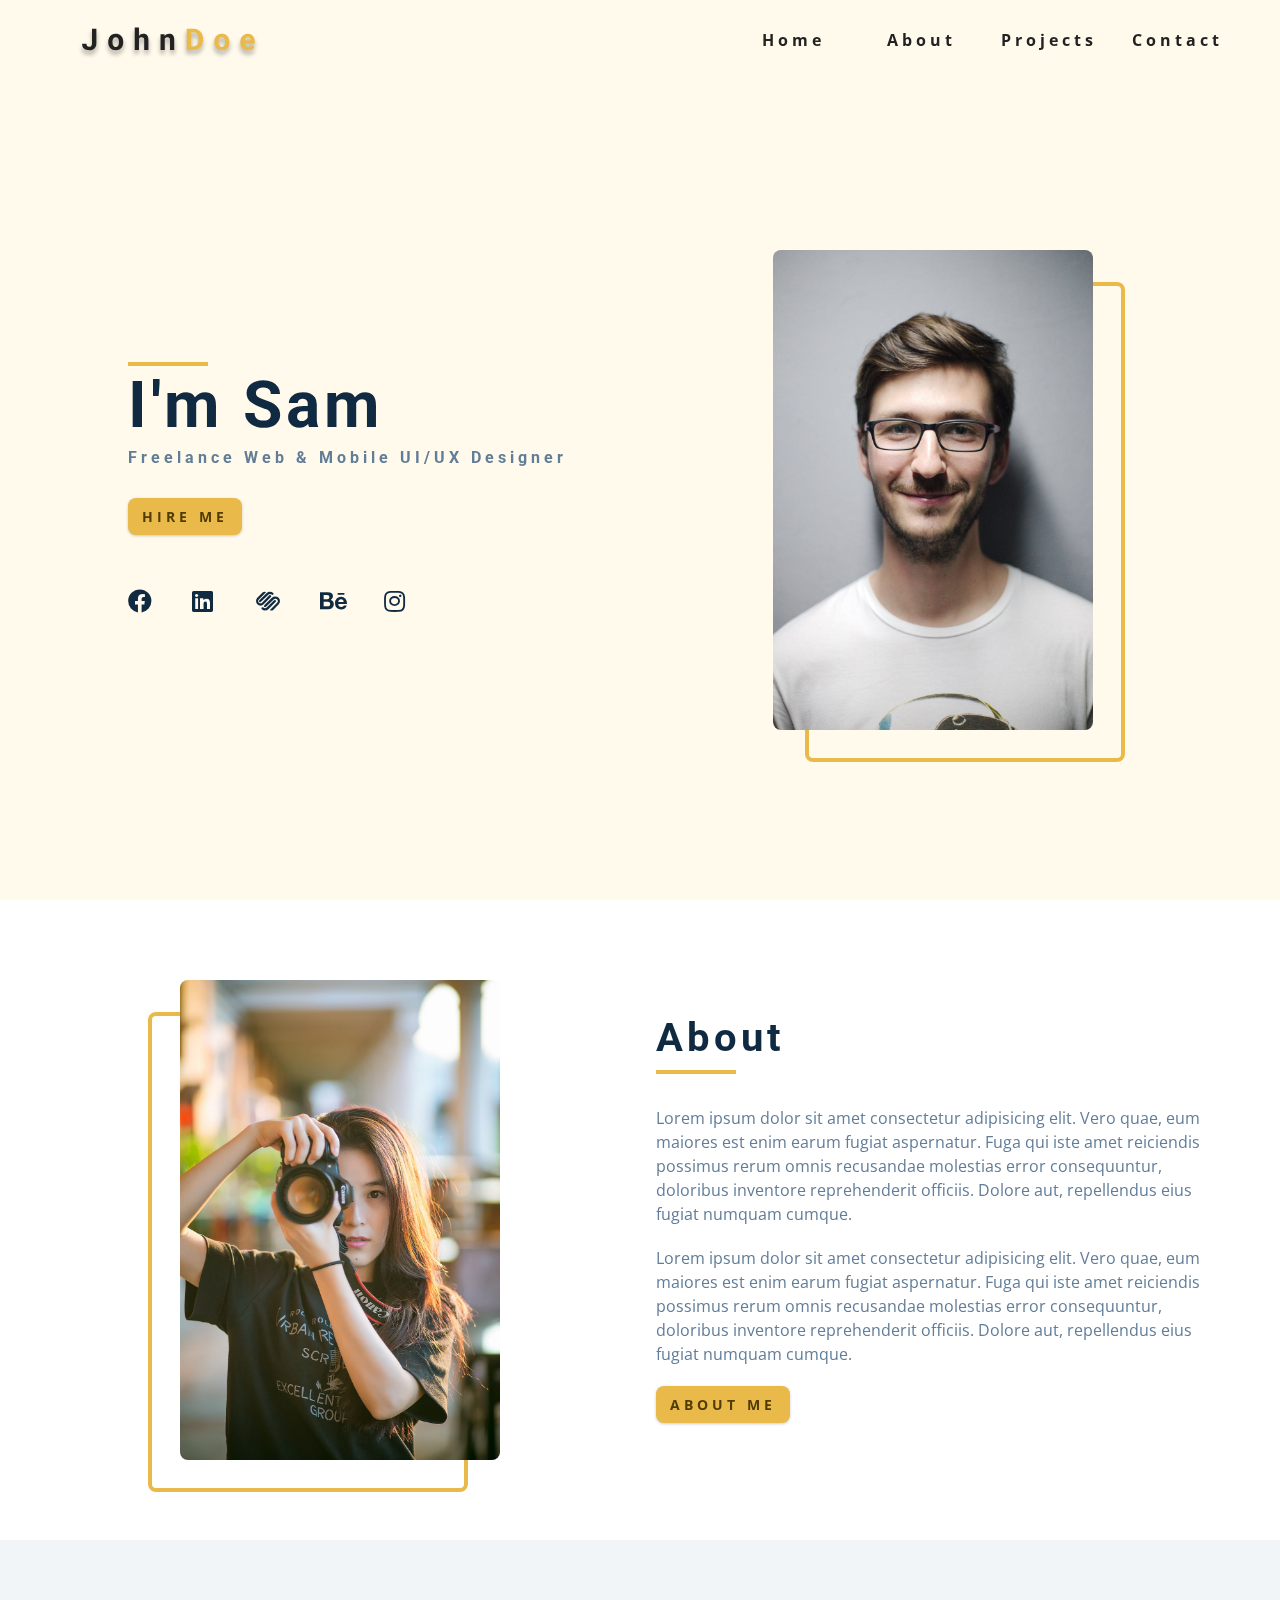
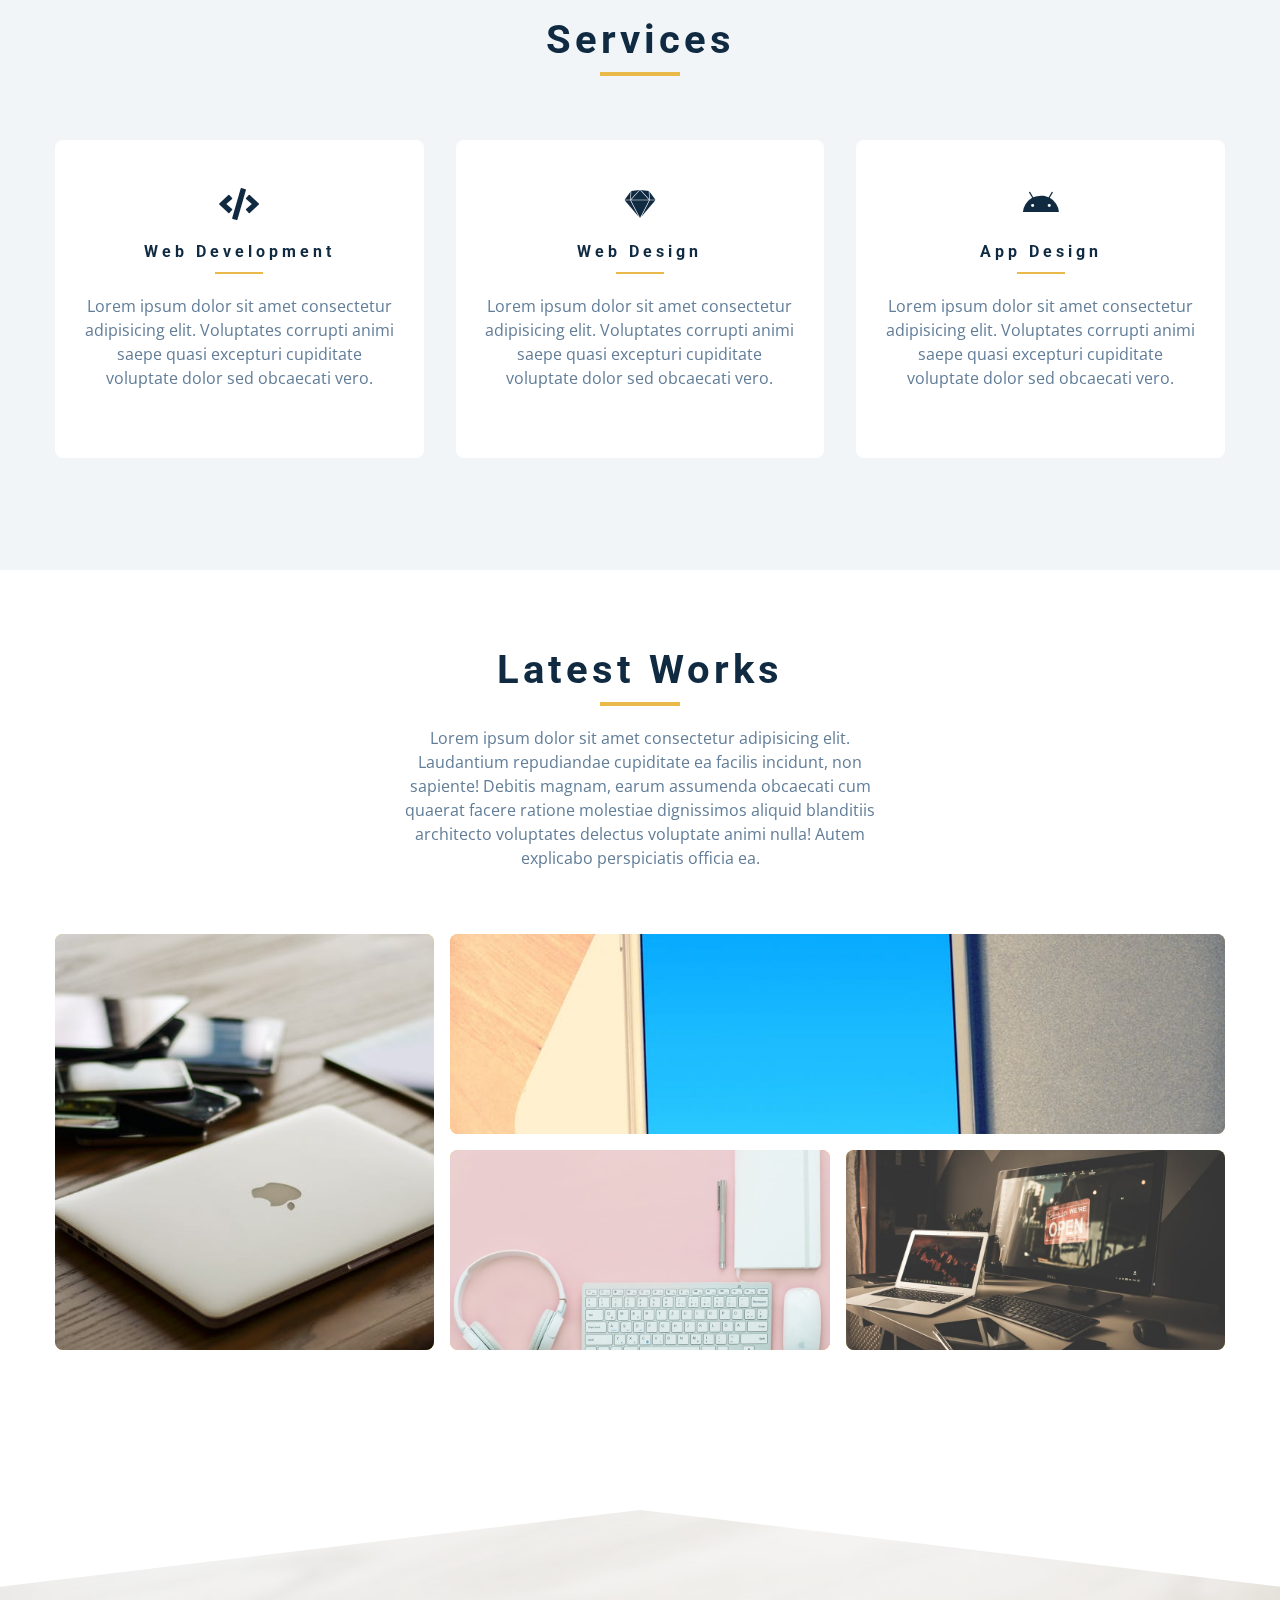
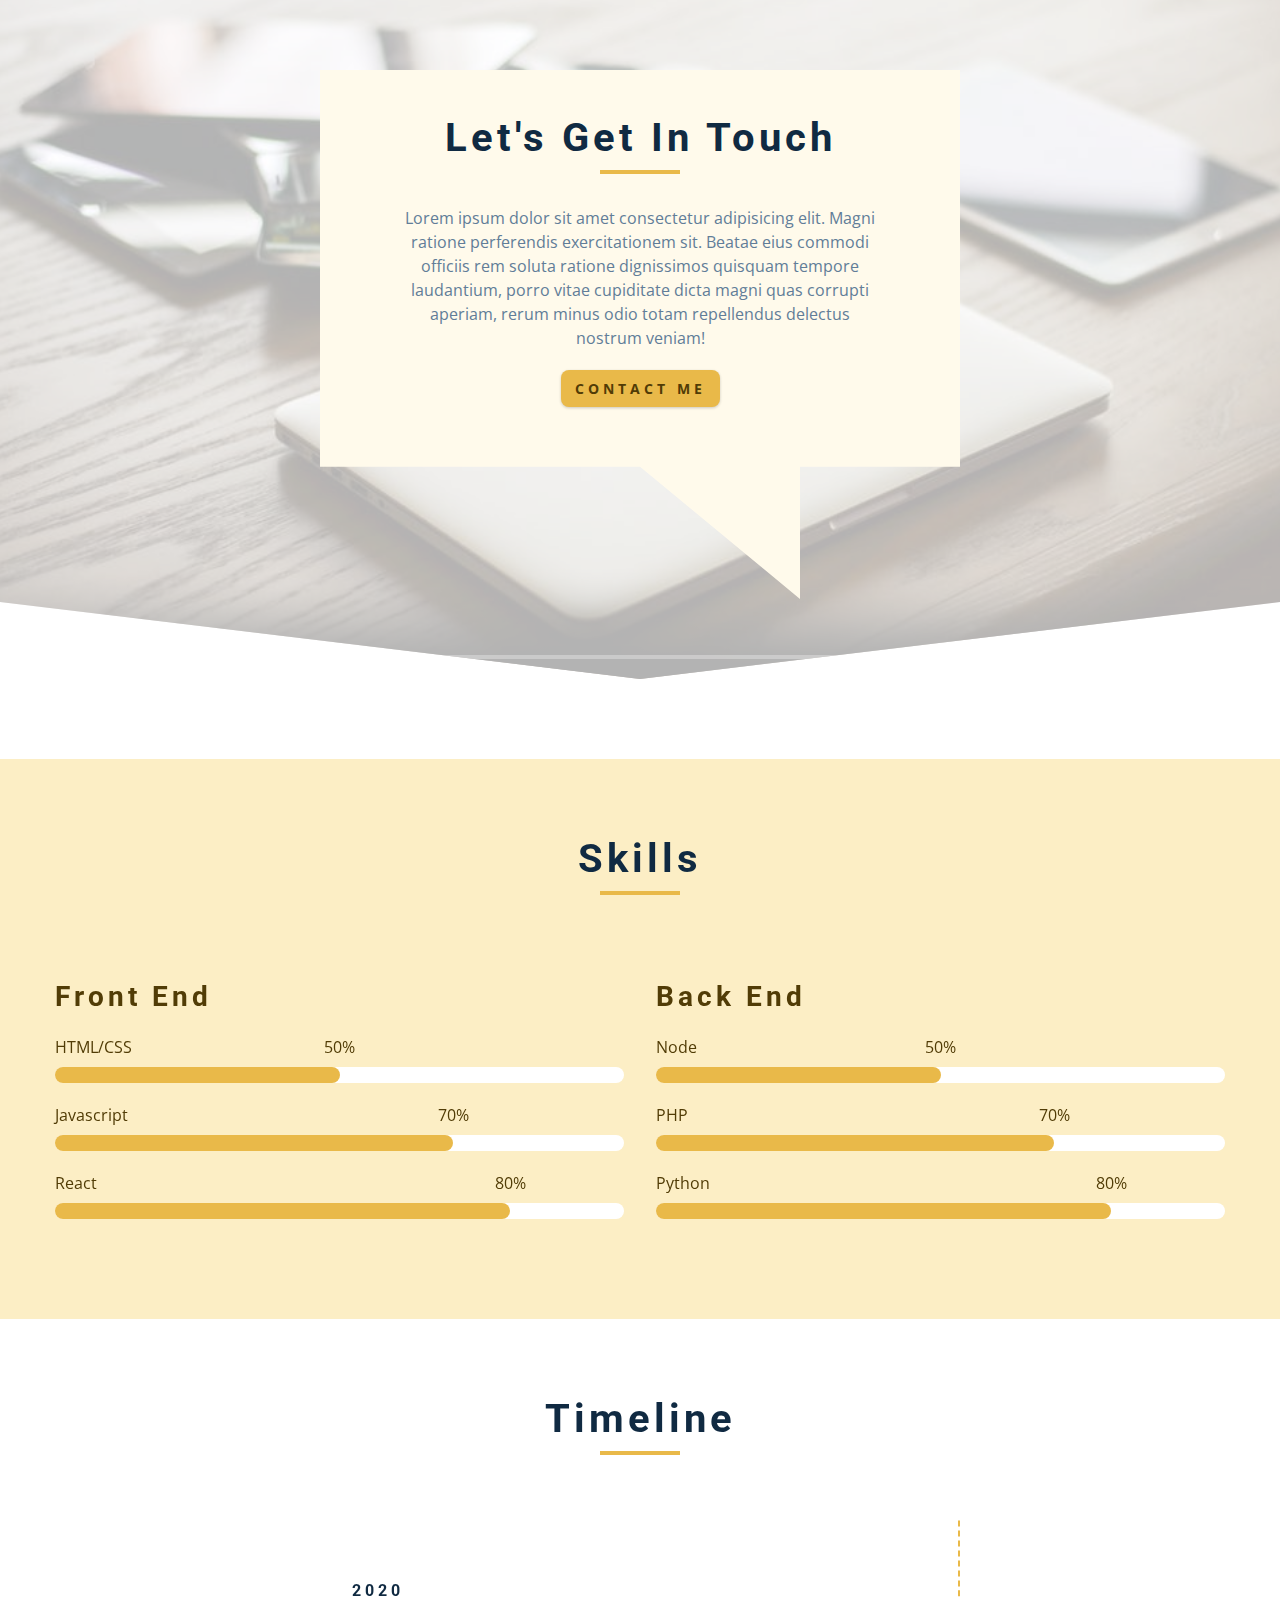
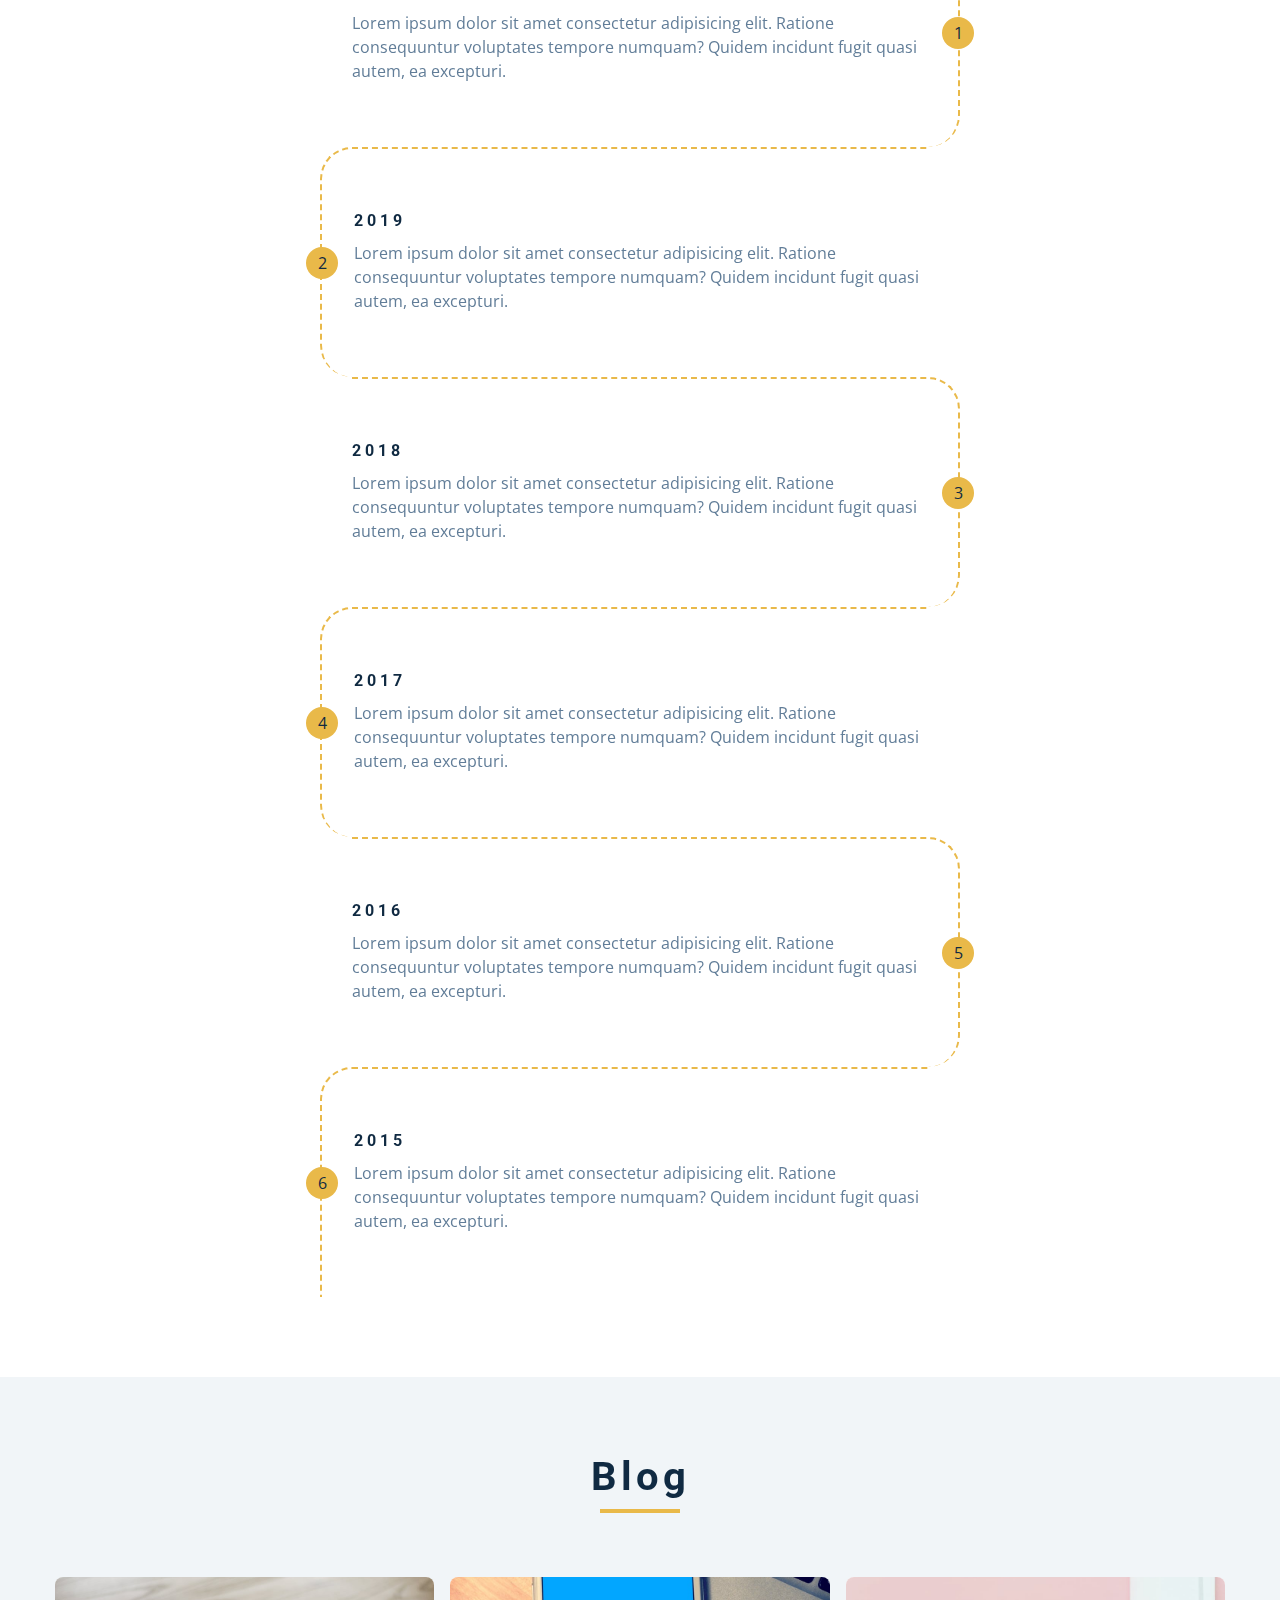
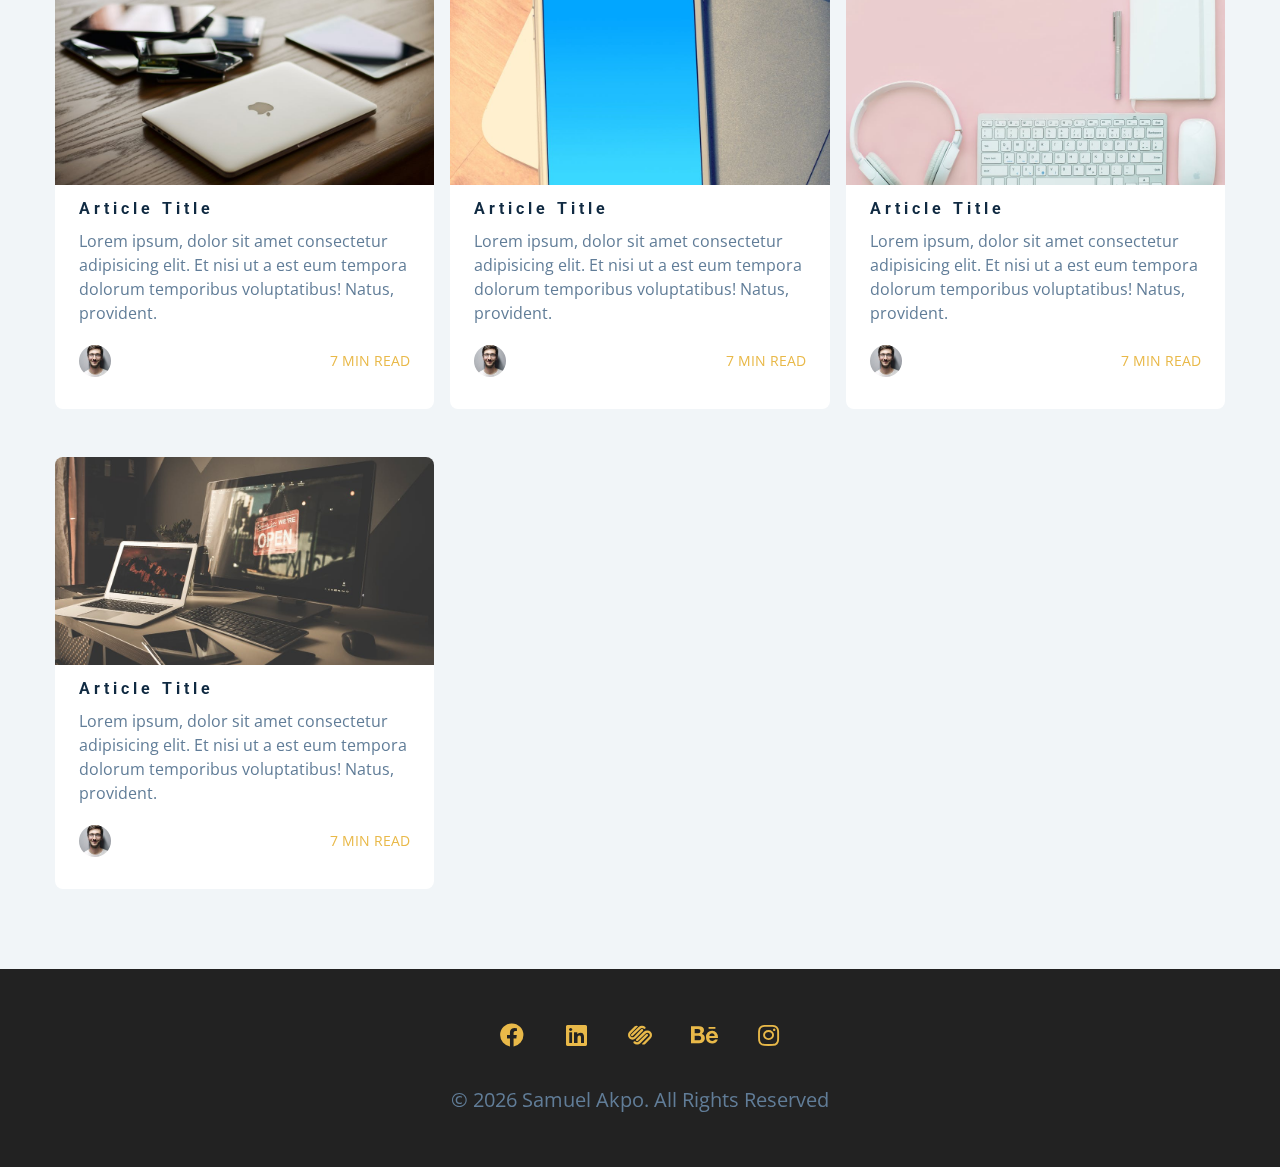
==== commit 63091eea: "fixed large screen layout" ====
--- a/index.html
+++ b/index.html
@@ -225,50 +225,58 @@
       </div>
       <!-- end of section-title -->
       <div class="section-center projects-center">
-        <article class="project">
-          <img
-            src="./images/project-1.jpeg"
-            alt="project name"
-            class="project-img"
-          />
-          <div class="project-info">
-            <h4>project title</h4>
-            <p>client name</p>
-          </div>
-        </article>
-        <article class="project">
-          <img
-            src="./images/project-2.jpeg"
-            alt="project name"
-            class="project-img"
-          />
-          <div class="project-info">
-            <h4>project title</h4>
-            <p>client name</p>
-          </div>
-        </article>
-        <article class="project">
-          <img
-            src="./images/project-3.jpeg"
-            alt="project name"
-            class="project-img"
-          />
-          <div class="project-info">
-            <h4>project title</h4>
-            <p>client name</p>
-          </div>
-        </article>
-        <article class="project">
-          <img
-            src="./images/project-4.jpeg"
-            alt="project name"
-            class="project-img"
-          />
-          <div class="project-info">
-            <h4>project title</h4>
-            <p>client name</p>
-          </div>
-        </article>
+        <a class="project-1" href="#">
+          <article class="project">
+            <img
+              src="./images/project-1.jpeg"
+              alt="project name"
+              class="project-img"
+            />
+            <div class="project-info">
+              <h4>project title</h4>
+              <p>client name</p>
+            </div>
+          </article>
+        </a>
+        <a class="project-2" href="#">
+          <article class="project">
+            <img
+              src="./images/project-2.jpeg"
+              alt="project name"
+              class="project-img"
+            />
+            <div class="project-info">
+              <h4>project title</h4>
+              <p>client name</p>
+            </div>
+          </article>
+        </a>
+        <a class="project-3" href="#">
+          <article class="project">
+            <img
+              src="./images/project-3.jpeg"
+              alt="project name"
+              class="project-img"
+            />
+            <div class="project-info">
+              <h4>project title</h4>
+              <p>client name</p>
+            </div>
+          </article>
+        </a>
+        <a class="project-4" href="#">
+          <article class="project">
+            <img
+              src="./images/project-4.jpeg"
+              alt="project name"
+              class="project-img"
+            />
+            <div class="project-info">
+              <h4>project title</h4>
+              <p>client name</p>
+            </div>
+          </article>
+        </a>
       </div>
     </section>
     <!-- end of projects -->
@@ -447,15 +455,15 @@
             />
             <div class="blog-card-info">
               <h4>article title</h4>
-            <p>
-              Lorem ipsum, dolor sit amet consectetur adipisicing elit. Et nisi
-              ut a est eum tempora dolorum temporibus voluptatibus! Natus,
-              provident.
-            </p>
-            <div class="blog-card-footer">
-              <img src="/images/hero-img-small.jpeg" alt="author name">
-              <p>7 min read</p>
-            </div>
+              <p>
+                Lorem ipsum, dolor sit amet consectetur adipisicing elit. Et
+                nisi ut a est eum tempora dolorum temporibus voluptatibus!
+                Natus, provident.
+              </p>
+              <div class="blog-card-footer">
+                <img src="/images/hero-img-small.jpeg" alt="author name" />
+                <p>7 min read</p>
+              </div>
             </div>
           </div>
           <div class="card-side card-back">
@@ -471,15 +479,15 @@
             />
             <div class="blog-card-info">
               <h4>article title</h4>
-            <p>
-              Lorem ipsum, dolor sit amet consectetur adipisicing elit. Et nisi
-              ut a est eum tempora dolorum temporibus voluptatibus! Natus,
-              provident.
-            </p>
-            <div class="blog-card-footer">
-              <img src="/images/hero-img-small.jpeg" alt="author name">
-              <p>7 min read</p>
-            </div>
+              <p>
+                Lorem ipsum, dolor sit amet consectetur adipisicing elit. Et
+                nisi ut a est eum tempora dolorum temporibus voluptatibus!
+                Natus, provident.
+              </p>
+              <div class="blog-card-footer">
+                <img src="/images/hero-img-small.jpeg" alt="author name" />
+                <p>7 min read</p>
+              </div>
             </div>
           </div>
           <div class="card-side card-back">
@@ -495,15 +503,15 @@
             />
             <div class="blog-card-info">
               <h4>article title</h4>
-            <p>
-              Lorem ipsum, dolor sit amet consectetur adipisicing elit. Et nisi
-              ut a est eum tempora dolorum temporibus voluptatibus! Natus,
-              provident.
-            </p>
-            <div class="blog-card-footer">
-              <img src="/images/hero-img-small.jpeg" alt="author name">
-              <p>7 min read</p>
-            </div>
+              <p>
+                Lorem ipsum, dolor sit amet consectetur adipisicing elit. Et
+                nisi ut a est eum tempora dolorum temporibus voluptatibus!
+                Natus, provident.
+              </p>
+              <div class="blog-card-footer">
+                <img src="/images/hero-img-small.jpeg" alt="author name" />
+                <p>7 min read</p>
+              </div>
             </div>
           </div>
           <div class="card-side card-back">
@@ -519,15 +527,15 @@
             />
             <div class="blog-card-info">
               <h4>article title</h4>
-            <p>
-              Lorem ipsum, dolor sit amet consectetur adipisicing elit. Et nisi
-              ut a est eum tempora dolorum temporibus voluptatibus! Natus,
-              provident.
-            </p>
-            <div class="blog-card-footer">
-              <img src="/images/hero-img-small.jpeg" alt="author name">
-              <p>7 min read</p>
-            </div>
+              <p>
+                Lorem ipsum, dolor sit amet consectetur adipisicing elit. Et
+                nisi ut a est eum tempora dolorum temporibus voluptatibus!
+                Natus, provident.
+              </p>
+              <div class="blog-card-footer">
+                <img src="/images/hero-img-small.jpeg" alt="author name" />
+                <p>7 min read</p>
+              </div>
             </div>
           </div>
           <div class="card-side card-back">
@@ -540,33 +548,35 @@
     <!-- footer -->
     <footer class="footer-section">
       <ul class="social-icons">
-            <li>
-              <a href="https://www.facebook.com/" class="social-icon"
-                ><i class="fab fa-facebook"></i
-              ></a>
-            </li>
-            <li>
-              <a href="https://www.linkedin.com/" class="social-icon"
-                ><i class="fab fa-linkedin"></i
-              ></a>
-            </li>
-            <li>
-              <a href="https://www.squarespace.com/" class="social-icon"
-                ><i class="fab fa-squarespace"></i
-              ></a>
-            </li>
-            <li>
-              <a href="https://www.behance.com/" class="social-icon"
-                ><i class="fab fa-behance"></i
-              ></a>
-            </li>
-            <li>
-              <a href="https://www.instagram.com/" class="social-icon"
-                ><i class="fab fa-instagram"></i
-              ></a>
-            </li>
-          </ul>
-            <p class="footer-text">&copy; <span id="date"></span> samuel akpo. all rights reserved</p>
+        <li>
+          <a href="https://www.facebook.com/" class="social-icon"
+            ><i class="fab fa-facebook"></i
+          ></a>
+        </li>
+        <li>
+          <a href="https://www.linkedin.com/" class="social-icon"
+            ><i class="fab fa-linkedin"></i
+          ></a>
+        </li>
+        <li>
+          <a href="https://www.squarespace.com/" class="social-icon"
+            ><i class="fab fa-squarespace"></i
+          ></a>
+        </li>
+        <li>
+          <a href="https://www.behance.com/" class="social-icon"
+            ><i class="fab fa-behance"></i
+          ></a>
+        </li>
+        <li>
+          <a href="https://www.instagram.com/" class="social-icon"
+            ><i class="fab fa-instagram"></i
+          ></a>
+        </li>
+      </ul>
+      <p class="footer-text">
+        &copy; <span id="date"></span> samuel akpo. all rights reserved
+      </p>
     </footer>
     <script src="./js/app.js"></script>
   </body>
--- a/css/styles.css
+++ b/css/styles.css
@@ -137,7 +137,6 @@
   letter-spacing: var(--spacing);
   display: inline-block;
   font-weight: 700;
-  -webkit-transition: var(--transition);
   transition: var(--transition);
   font-size: 0.875rem;
   border: 2px solid transparent;
@@ -194,7 +193,8 @@
   position: relative;
   width: 100%;
   height: 100%;
-  object-fit: cover;
+  -o-object-fit: cover;
+     object-fit: cover;
   border-radius: var(--radius);
 }
 .img-container {
@@ -293,7 +293,8 @@
     grid-template-columns: repeat(4, 1fr);
     justify-items: center;
     justify-self: end;
-    column-gap: 2rem;
+    -moz-column-gap: 2rem;
+         column-gap: 2rem;
   }
   .nav-link {
     text-transform: capitalize;
@@ -467,7 +468,8 @@
   .services-center {
     display: grid;
     grid-template-columns: repeat(2, 1fr);
-    column-gap: 2rem;
+    -moz-column-gap: 2rem;
+         column-gap: 2rem;
   }
 }
 @media screen and (min-width: 992px) {
@@ -483,11 +485,13 @@
 .project-title p {
   width: 85vw;
   max-width: 30rem;
-  margin: 0 auto;
+  margin-left: auto;
+  margin-right: auto;
 }
 .project-title .underline {
   margin-bottom: 1.25rem;
 }
+
 .project {
   height: 15rem;
   margin-bottom: 2rem;
@@ -513,8 +517,10 @@
   transform: scale(0.8);
 }
 .project-img {
+    -webkit-transition: var(--transition);
   height: 100%;
-  object-fit: cover;
+  -o-object-fit: cover;
+     object-fit: cover;
   border-radius: var(--radius);
   transition: var(--transition);
 }
@@ -543,12 +549,43 @@
   .projects-center {
     display: grid;
     grid-template-columns: repeat(2, 1fr);
-    column-gap: 2rem;
+    -moz-column-gap: 2rem;
+     column-gap: 2rem;
   }
 }
 @media screen and (min-width: 992px) {
   .projects-center {
     grid-template-columns: repeat(3, 1fr);
+  }
+}
+@media screen and (min-width:1170px) {
+  .projects-center {
+    grid-template-rows: 200px 200px;
+    gap: 1rem;
+    grid-template-areas: 
+    "a b b"
+    "a c d"
+    ;
+  }
+  .project-1 {
+    grid-area: a;
+  }
+  .project-2 {
+    grid-area: b;
+  }
+  .project-3 {
+    grid-area: c;
+  }
+  .project-4 {
+    grid-area: d;
+  }
+  .project {
+    height: 100%;
+  }
+  .project-img{
+    height: 100%;
+    -o-object-fit: cover;
+       object-fit: cover;
   }
 }
 /*
@@ -567,7 +604,8 @@
   left: 0;
   width: 100%;
   height: 100%;
-  object-fit: cover;
+  -o-object-fit: cover;
+     object-fit: cover;
   z-index: -2;
 
   -webkit-clip-path: polygon(
@@ -601,7 +639,7 @@
 }
 .video-banner {
   padding: 3rem 5rem 12rem 5rem;
-  width: 40rem;
+  max-width: 40rem;
   background: var(--clr-primary-10);
   text-align: center;
   -webkit-clip-path: polygon(
@@ -687,7 +725,8 @@
   .skills-center {
     display: grid;
     grid-template-columns: repeat(2, 1fr);
-    column-gap: 2rem;
+    -moz-column-gap: 2rem;
+         column-gap: 2rem;
   }
   .skill {
     margin-bottom: 0;
@@ -775,7 +814,8 @@
   left: 0;
   width: 100%;
   height: 100%;
-  backface-visibility: hidden;
+  -webkit-backface-visibility: hidden;
+          backface-visibility: hidden;
   border-radius: var(--radius);
   /* manual prefixes for iphone rotation */
   -webkit-transform: translate3d(0, 0, 0);
@@ -796,7 +836,8 @@
   border-top-left-radius: var(--radius);
   border-top-right-radius: var(--radius);
   height: 13rem;
-  object-fit: cover;
+  -o-object-fit: cover;
+     object-fit: cover;
 }
 .blog-card-footer {
   display: grid;
@@ -823,7 +864,8 @@
 .blog-card-footer img {
   width: 2rem;
   height: 2rem;
-  object-fit: cover;
+  -o-object-fit: cover;
+     object-fit: cover;
   border-radius: 50%;
 }
 
@@ -866,6 +908,11 @@
 .page-center a {
   text-transform: uppercase;
   color: var(--clr-primary-5);
+}
+.page-center p {
+  max-width: 43.75rem;
+  margin-left: auto;
+  margin-right: auto;
 }
 
 /*
@@ -904,7 +951,8 @@
 }
 .project-card-img {
   height: 100%;
-  object-fit: cover;
+  -o-object-fit: cover;
+     object-fit: cover;
   border-top-left-radius: var(--radius);
   border-top-right-radius: var(--radius);
 }
@@ -928,6 +976,6 @@
   grid-template-columns: repeat(auto-fill, minmax(20.625rem, 1fr));
   gap: 3rem 1rem;
 }
-.project-title {
+.project-hero-title {
   margin-bottom: 0;
 }
